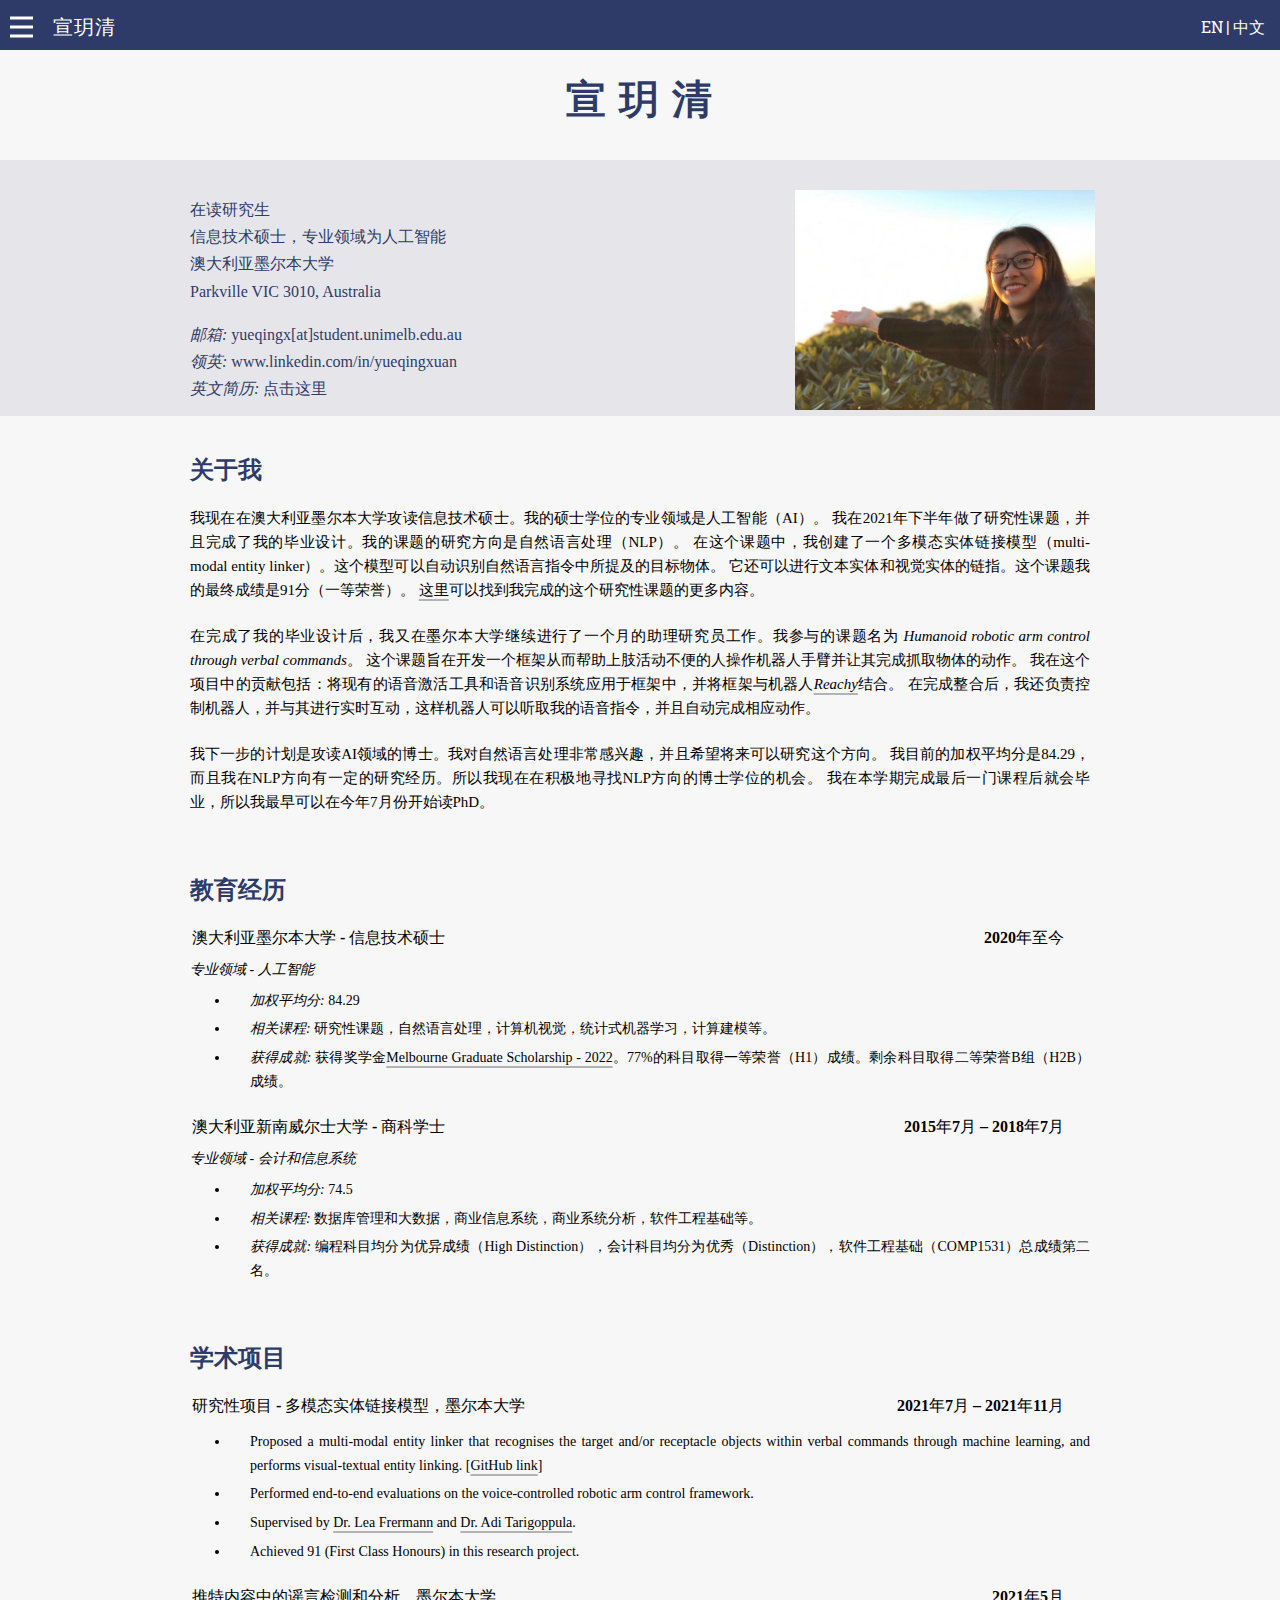
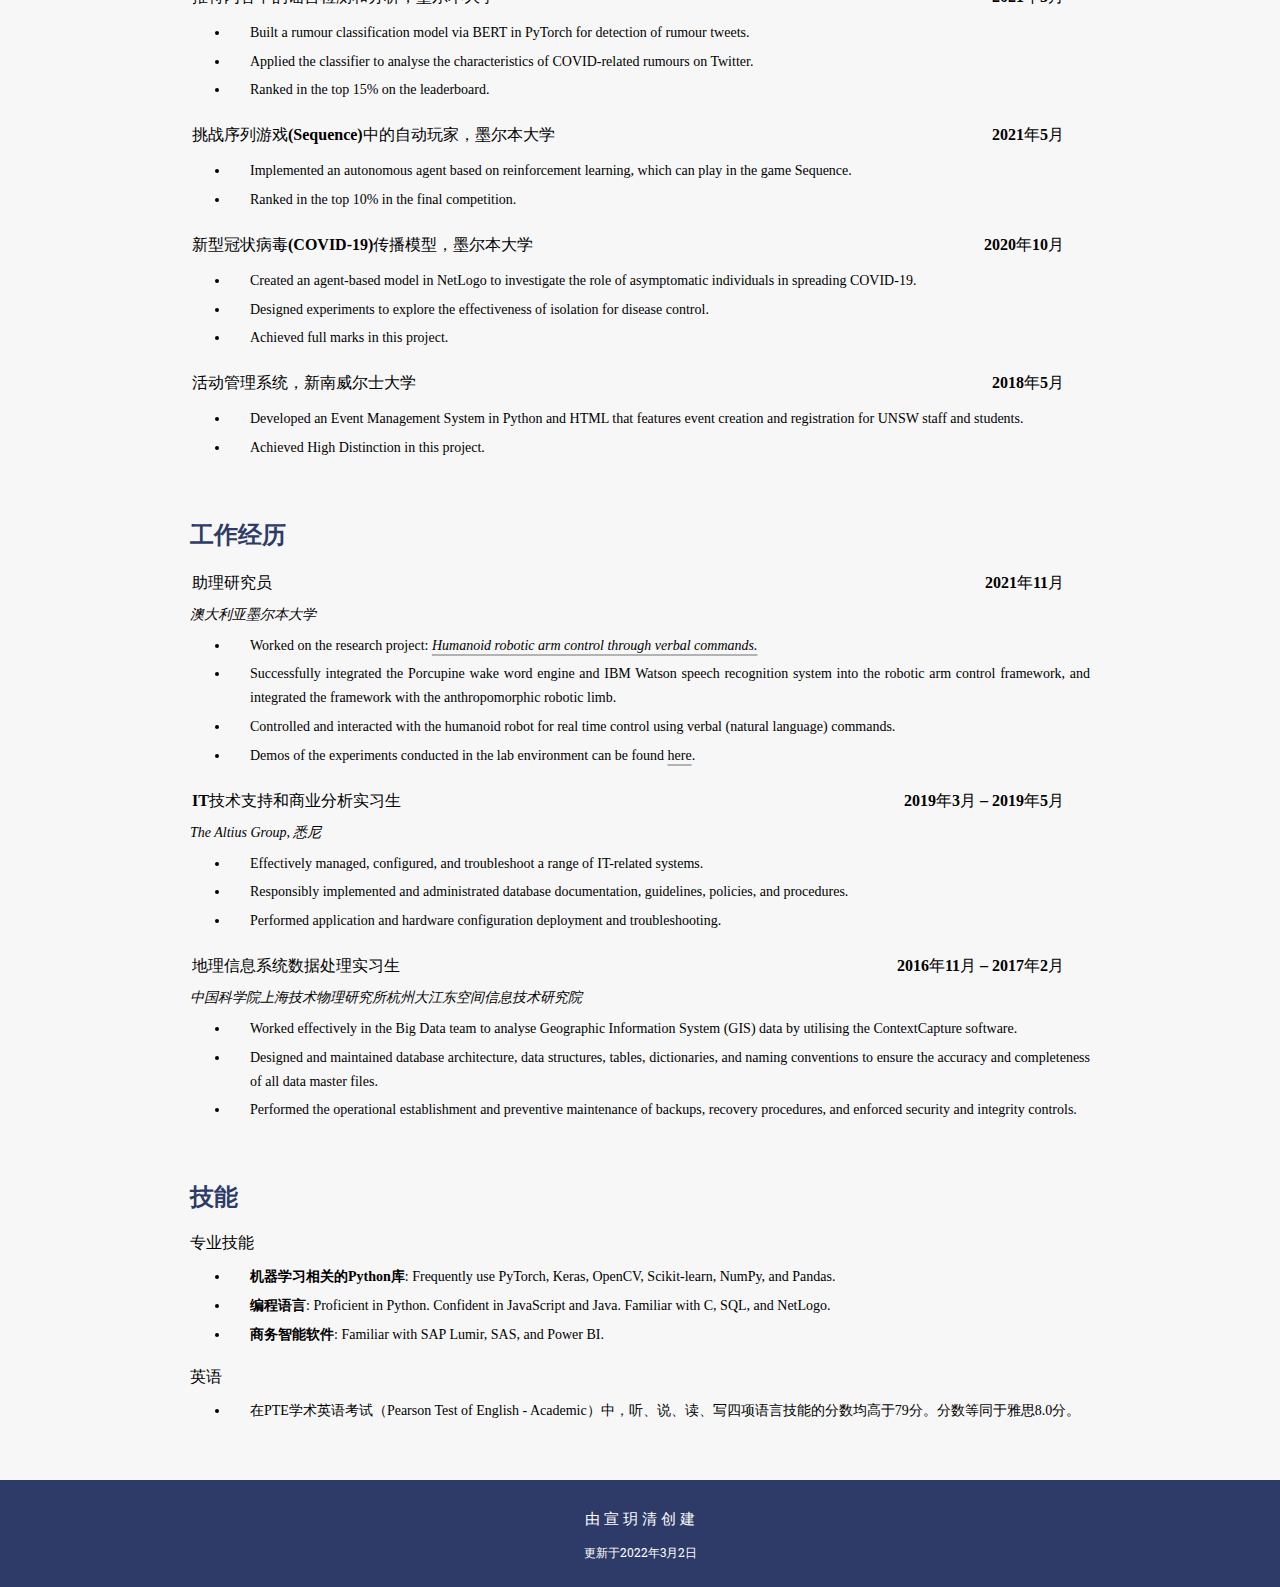
==== cn.html @ 8587528c "update" ====
<!DOCTYPE HTML>
<html lang="en">

<head>
    <meta charset="utf-8">
    <meta name="viewpoint" content="width=device-width, initial-scale=1">
    <meta name="referrer" content="origin">
    <meta itemprop="name" content="yueqingxuan">
    <meta itemprop="author" content="Yueqing Xuan">
    <meta itemprop="description" content="Student @ The University of Melbourne">
    <meta itemprop="url" content="www.yueqingxuan.com">
    <meta itemprop="keywords" content="Yueqing Xuan unimelb mit student">
    <title>宣玥清的个人网页</title>
    <link href="my_web_style.css" rel="stylesheet">

    <!-- all external javaScript codes -->
    <link rel="preconnect" href="https://fonts.googleapis.com">
    <link rel="preconnect" href="https://fonts.gstatic.com" crossorigin>
    <link href="https://fonts.googleapis.com/css2?family=Roboto+Slab:wght@400;700&display=swap" rel="stylesheet">
    <link rel="stylesheet" href="https://cdnjs.cloudflare.com/ajax/libs/font-awesome/6.0.0-beta3/css/all.min.css"
        integrity="sha512-Fo3rlrZj/k7ujTnHg4CGR2D7kSs0v4LLanw2qksYuRlEzO+tcaEPQogQ0KaoGN26/zrn20ImR1DfuLWnOo7aBA=="
        crossorigin="anonymous" referrerpolicy="no-referrer" />

    <link rel="icon" href="memoji.png">
</head>

<body>

    <!-- side menu bar -->
    <nav class="navbar">
        <span class="open-slide">
            <a class="left" onclick="openSideMenu()">
                <svg width="23" , height="27">
                    <path d="M0,5 30,5" stroke="#fff" stroke-width="3" />
                    <path d="M0,14 30,14" stroke="#fff" stroke-width="3" />
                    <path d="M0,23 30,23" stroke="#fff" stroke-width="3" />
                </svg>
            </a>
            <a href="#" class="left">宣玥清</a>

            <span class="lan">
                <ul>
                    <li><a href="cn.html">中文</a></li>
                    <li>|</li>
                    <li><a href="index.html">EN</a></li>
                </ul>
            </span>
        </span>
    </nav>

    <div id="side-menu" class="side-nav">
        <a class="btn-close" onclick="closeSideMenu()">&times;</a>
        <a href="#about">关于我</a>
        <a href="#education">教育经历</a>
        <a href="#projects">学术项目</a>
        <a href="#employment">工作经历</a>
        <a href="#skills">我的技能</a>
        <a href="CV_Yueqing_Xuan_public.pdf" target="_blank" rel="noopener noreferrer">英文简历</a>
    </div>

    <div class="main" style="font-family: Georgia, 'Times New Roman', Times, serif">
        <!-- Title of the webpage -->
        <div class="header">
            <h1>宣 玥 清</h1>
        </div>

        <section class="contact">
            <section class="grid">
                <section class="col_1">
                    <p>在读研究生<br>
                        <a href="https://study.unimelb.edu.au/find/courses/graduate/master-of-information-technology/"
                            target="_blank" rel="noopener noreferrer">信息技术硕士，专业领域为人工智能</i></a>
                        <a href="https://study.unimelb.edu.au/find/courses/graduate/master-of-information-technology/"
                            target="_blank" rel="noopener noreferrer"><i class="fas fa-external-link-alt"
                                style="font-size: 12px;"></i></a>
                        <br>
                        澳大利亚墨尔本大学<br>
                        Parkville VIC 3010, Australia<br>
                    </p>

                    <p><i>邮箱:</i> yueqingx[at]student.unimelb.edu.au<br>
                        <i>领英:</i>  <a href="https://www.linkedin.com/in/yueqingxuan/" target="_blank" rel="noopener noreferrer">www.linkedin.com/in/yueqingxuan</a><br>
                        <i>英文简历:</i> <a href="CV_Yueqing_Xuan_public.pdf" target="_blank" rel="noopener noreferrer">点击这里</a>                    
                    </p>
                </section>
                <section class="col_2">
                    <img id="profile-pic-cn" src="me.jpg" alt="" width="300" height="220">
                </section>
            </section>

        </section>

        <br id="about">
        <section class="container">
            <h2>关于我</h2>
            <p>我现在在澳大利亚墨尔本大学攻读信息技术硕士。我的硕士学位的专业领域是人工智能（AI）。
                我在2021年下半年做了研究性课题，并且完成了我的毕业设计。我的课题的研究方向是自然语言处理（NLP）。
                在这个课题中，我创建了一个多模态实体链接模型（multi-modal entity linker）。这个模型可以自动识别自然语言指令中所提及的目标物体。
                它还可以进行文本实体和视觉实体的链指。这个课题我的最终成绩是91分（一等荣誉）。
                <a href="#projects">这里</a>可以找到我完成的这个研究性课题的更多内容。
            </p>

            <p>在完成了我的毕业设计后，我又在墨尔本大学继续进行了一个月的助理研究员工作。我参与的课题名为 <i>Humanoid robotic arm control through verbal commands</i>。
            这个课题旨在开发一个框架从而帮助上肢活动不便的人操作机器人手臂并让其完成抓取物体的动作。
            我在这个项目中的贡献包括：将现有的语音激活工具和语音识别系统应用于框架中，并将框架与机器人<a href="https://www.pollen-robotics.com/reachy/" target="_blank" rel="noopener noreferrer"><i>Reachy</i></a>结合。
            在完成整合后，我还负责控制机器人，并与其进行实时互动，这样机器人可以听取我的语音指令，并且自动完成相应动作。
            </p>
            
            <p>我下一步的计划是攻读AI领域的博士。我对自然语言处理非常感兴趣，并且希望将来可以研究这个方向。
                我目前的加权平均分是84.29，而且我在NLP方向有一定的研究经历。所以我现在在积极地寻找NLP方向的博士学位的机会。
                我在本学期完成最后一门课程后就会毕业，所以我最早可以在今年7月份开始读PhD。</p>
            
        </section>

        <br id="education">
        <section class="container">
            <h2>教育经历</h2>
            <table>
                <tr>
                  <td class="left-cell"><h4>澳大利亚墨尔本大学 - 信息技术硕士</h4></td>
                  <td class="right-cell"><h4>2020年至今</h4></td>
                </tr>
            </table>
            <h5><i>专业领域 - 人工智能</i></h5>
            <ul>
                <li><i>加权平均分:</i> 84.29</li>
                <li><i>相关课程:</i> 研究性课题，自然语言处理，计算机视觉，统计式机器学习，计算建模等。</li>
                <li><i>获得成就:</i> 获得奖学金<a href="https://scholarships.unimelb.edu.au/awards/melbourne-graduate-scholarship"
                    target="_blank" rel="noopener noreferrer">Melbourne Graduate Scholarship - 2022</a>。77%的科目取得一等荣誉（H1）成绩。剩余科目取得二等荣誉B组（H2B）成绩。</li>
            </ul>
            <table>
                <tr>
                  <td class="left-cell"><h4>澳大利亚新南威尔士大学 - 商科学士</h4></td>
                  <td class="right-cell"><h4>2015年7月 – 2018年7月</h4></td>
                </tr>
            </table>
            <h5><i>专业领域 - 会计和信息系统</i></h5>
            <ul>
                <li><i>加权平均分:</i> 74.5</li>
                <li><i>相关课程:</i> 数据库管理和大数据，商业信息系统，商业系统分析，软件工程基础等。</li>
                <li><i>获得成就:</i> 编程科目均分为优异成绩（High Distinction），会计科目均分为优秀（Distinction），软件工程基础（COMP1531）总成绩第二名。</li>
            </ul>

        </section>


        <br id="projects">
        <section class="container">
            <h2>学术项目</h2>
            <table>
                <tr>
                  <td class="left-cell"><h4>研究性项目 - 多模态实体链接模型，墨尔本大学</h4></td>
                  <td class="right-cell"><h4>2021年7月 – 2021年11月</h4></td>
                </tr>
            </table>

            <ul>
                <li>Proposed a multi-modal entity linker that recognises the target and/or receptacle objects within verbal commands 
                    through machine learning, and performs visual-textual entity linking. [<a href="https://github.com/xuanxuanxuan-git/EntityLinking#entitylinker-yueqing-xuan-2021" 
                    target="_blank" rel="noopener noreferrer">GitHub link</a>]</li>
                <li>Performed end-to-end evaluations on the voice-controlled robotic arm control framework.</li>
                <li>Supervised by <a href="https://findanexpert.unimelb.edu.au/profile/835002-lea-frermann"
                        target="_blank" rel="noopener noreferrer">Dr. Lea
                        Frermann</a> and <a href="https://findanexpert.unimelb.edu.au/profile/856938-adi-tarigoppula"
                        target="_blank" rel="noopener noreferrer">Dr.
                        Adi Tarigoppula</a>.</li>
                <li>Achieved 91 (First Class Honours) in this research project.</li>
            </ul>
            <table>
                <tr>
                  <td class="left-cell"><h4>推特内容中的谣言检测和分析，墨尔本大学</h4></td>
                  <td class="right-cell"><h4>2021年5月</h4></td>
                </tr>
            </table>
            <ul>
                <li>Built a rumour classification model via BERT in PyTorch for detection of rumour tweets.</li>
                <li>Applied the classifier to analyse the characteristics of COVID-related rumours on Twitter.</li>
                <li>Ranked in the top 15% on the leaderboard.</li>
            </ul>

            <table>
                <tr>
                  <td class="left-cell"><h4>挑战序列游戏(Sequence)中的自动玩家，墨尔本大学</h4></td>
                  <td class="right-cell"><h4>2021年5月</h4></td>
                </tr>
            </table>
            <ul>
                <li>Implemented an autonomous agent based on reinforcement learning, which can play in the game
                    Sequence.</li>
                <li>Ranked in the top 10% in the final competition.</li>
            </ul>

            <table>
                <tr>
                  <td class="left-cell"><h4>新型冠状病毒(COVID-19)传播模型，墨尔本大学</h4></td>
                  <td class="right-cell"><h4>2020年10月</h4></td>
                </tr>
            </table>
            <ul>
                <li>Created an agent-based model in NetLogo to investigate the role of asymptomatic individuals in
                    spreading COVID-19.</li>
                <li>Designed experiments to explore the effectiveness of isolation for disease control.</li>
                <li>Achieved full marks in this project.</li>
            </ul>

            <table>
                <tr>
                  <td class="left-cell"><h4>活动管理系统，新南威尔士大学</h4></td>
                  <td class="right-cell"><h4>2018年5月</h4></td>
                </tr>
            </table>
            <ul>
                <li>Developed an Event Management System in Python and HTML that features event creation and
                    registration for UNSW staff and students.</li>
                <li>Achieved High Distinction in this project.</li>
            </ul>
        </section>

        <br id="employment">
        <section class="container">
            <h2>工作经历</h2>
            <table>
                <tr>
                  <td class="left-cell"><h4>助理研究员</h4></td>
                  <td class="right-cell"><h4>2021年11月</h4></td>
                </tr>
            </table>
            <h5><i>澳大利亚墨尔本大学</i></h5>
            <ul>
                <li>Worked on the research project: <a href="https://github.com/xuanxuanxuan-git/EntityLinking" target="_blank"
                    rel="noopener noreferrer"><i>Humanoid robotic arm control through verbal commands.</i> <i class="fab fa-github"></i></a></li>
                <li>Successfully integrated the Porcupine wake word engine and IBM Watson speech recognition system into the robotic arm control framework, 
                    and integrated the framework with the anthropomorphic robotic limb. </li>
                <li>Controlled and interacted with the humanoid robot for real time control using verbal (natural language) commands.</li>
                <li>Demos of the experiments conducted in the lab environment can be found <a href="https://github.com/xuanxuanxuan-git/EntityLinking/blob/main/README.md#demos" target="_blank"
                    rel="noopener noreferrer">here</a>.</li>
            </ul>

            <table>
                <tr>
                  <td class="left-cell"><h4>IT技术支持和商业分析实习生</h4></td>
                  <td class="right-cell"><h4>2019年3月 – 2019年5月</h4></td>
                </tr>
            </table>
            <h5><i>The Altius Group, 悉尼</i></h5>
            <ul>
                <li>Effectively managed, configured, and troubleshoot a range of IT-related systems.</li>
                <li>Responsibly implemented and administrated database documentation, guidelines, policies, and
                    procedures.
                </li>
                <li>Performed application and hardware configuration deployment and troubleshooting.</li>
            </ul>

            <table>
                <tr>
                  <td class="left-cell"><h4>地理信息系统数据处理实习生</h4></td>
                  <td class="right-cell"><h4>2016年11月 – 2017年2月</h4></td>
                </tr>
            </table>
            <h5><i>中国科学院上海技术物理研究所杭州大江东空间信息技术研究院</i></h5>
            <ul>
                <li>Worked effectively in the Big Data team to analyse Geographic Information System (GIS) data by
                    utilising the ContextCapture software.</li>
                <li>Designed and maintained database architecture, data structures, tables, dictionaries, and naming
                    conventions to ensure the accuracy and completeness of all data master files.</li>
                <li>Performed the operational establishment and preventive maintenance of backups, recovery procedures,
                    and enforced security and integrity controls.</li>
            </ul>

        </section>

        <br id="skills">
        <section class="container">
            <h2>技能</h2>
            <h4>专业技能</h4>
            <ul>
                <li><b>机器学习相关的Python库</b>: Frequently use PyTorch, Keras, OpenCV, Scikit-learn, NumPy, and Pandas.</li>
                <li><b>编程语言</b>: Proficient in Python. Confident in JavaScript and Java. Familiar with C, SQL, and NetLogo.</li>
                <li><b>商务智能软件</b>: Familiar with SAP Lumir, SAS, and Power BI.</li>
            </ul>
            <h4>英语</h4>
            <ul>
                <li>在PTE学术英语考试（Pearson Test of English - Academic）中，听、说、读、写四项语言技能的分数均高于79分。分数等同于雅思8.0分。</li>
            </ul>
        </section>

        <br><br>
    </div>

    <!-- Footer -->
    <div class="footer">
        <p style="color: white; font-size: 15px">由 宣 玥 清 创 建</p>
        <p style="color: white; font-size: 12px">更新于2022年3月2日</p>
    </div>

    <!------------------------- JavaScript -------------------->
    <script>
        function closeNav() {
            document.getElementById('side-menu').style.width = '0';
        }

        function openSideMenu() {
            document.getElementById('side-menu').style.width = '250px';
            document.getElementsByClassName('left').href = window.location.hash;
        }

        function closeSideMenu() {
            document.getElementById('side-menu').style.width = '0';
            document.getElementsByClassName('btn-close').href = window.location.hash;
        }

        document.getElementsByClassName("main")[0].addEventListener('click', closeNav)
    </script>
</body>

</html>
---- my_web_style.css ----
body {
    font-family: 'Roboto Slab', serif;
    background: #F7F7F7;
    margin: 0;
    overflow-x: auto;
}

/* --------------------- My name ----------------- */
.header {
    color: #2e3b69;
    /* text-align: center; */
    
    max-width: 52em;
    height: 10em;
    margin:0 auto;
    display: flex;
    justify-content: center; /* align horizontal */
    align-items: center; /* align vertical */
}

.header h1{
    letter-spacing: 1.5px;
    font-size: 40px;
    margin-top: 65px;
}

hr {
    border: none;
    max-width: 52em;
    border-top: 3px solid #2e3b69;
    overflow: visible;
    height: 5px;
}

hr:after {
    padding: 0 4px;
    position: relative;
    top: -13px;
}


/* --------------------------- Side bar ------------------------- */

.navbar{
    background-color: #2e3b69;
    overflow: hidden;
    height: 50px;
    z-index: 1;
    position: fixed;
    top: 0px;
    width: 100%;
}

.navbar .left{
    float: left;
    display: block;
    color: ivory;
    text-align: center;
    text-decoration: none;
    padding: 13px 10px;
    font-size: 20px;
    letter-spacing: 1px;
}

.navbar .lan ul{
    font-size: 16px;
    color: ivory;
    list-style: none;
    overflow: hidden;
    margin-right: 12px;
}

.navbar .lan ul li{
    float:right;
}

.navbar .lan ul li a{
    text-decoration: none;
    color: inherit;
    margin: 3px 3px;
}

.side-nav {
    height: 100%;
    width: 0;
    position: fixed;
    z-index: 2;
    top: 0;
    left: 0;
    background-color: #111;
    opacity: 0.9;
    overflow-x: hidden;
    padding-top: 60px;
    transition: 0.5s;
}

.side-nav a{
    padding: 10px 10px 10px 30px;
    text-decoration: none;
    font-size: 16px;
    color: #ccc;
    display: block;
    transition: 0.3s;
}

.side-nav a:hover{
    color: #fff;
}

.side-nav .btn-close{
    position: absolute;
    top: 10px;
    font-size: 30px;
}

/* --------------------- Contact ------------------ */
 *,
 *:before,
 *:after {
   -webkit-box-sizing: border-box;
      -moz-box-sizing: border-box;
           box-sizing: border-box;
 }
 
.col_1 {
    width: 55%;
    float: left;
    margin-top: 20px;
    margin-bottom: 20px;    
}

.col_1 p{
    line-height: 1.7;
    color: #2e3b69;
    font-size: 16px;
}

.col_1 a{
    text-decoration: none;
}

.col_1 a:hover{
    text-decoration: underline;
}

.col_1 a, .container a{
    color: inherit;
}

.col_2 {
    width: 35%;
    float: right;
}

.col_1, .col_2{
    display: inline-block;
    vertical-align: top;
}

.grid, .col_1, .col_2{
    padding-left: 15px;
    padding-right: 15px;
}

.grid {
    margin: 0 auto;
    width: 960px;
  }  


.contact{
    background-color: #e6e6ea;
    height: 16em;
    width: 100%;
}

#profile-pic {
    height: 100%;
}

#profile-pic-cn {
    margin-top: 30px;
}

/* ------------------------ Content --------------------- */

h2 {
    color: #2e3b69;
}

h4 {
    font-weight: 550;
    font-size: 16px;
    margin: 0;
}

.container{
    padding-left: 30px;
    padding-right: 30px;
    margin: 0 auto;
    width: 960px;
  }

.container td{
    padding: 0px;
}

.container .left-cell{
    width: 650px;
}

.container .right-cell{
    width: 220px;
    text-align: right;
}
.container ul li {
    font-size: 14px;
    padding: 0px 0 5px 20px;
    line-height: 1.7;
    text-align: justify;
    text-justify: inter-word;
}

.container ul li .fa-link{
    margin-left: 6px;
    font-size: 14px;
}

.container a{
    text-decoration-thickness: 2px;
    text-decoration-color: rgb(180, 179, 179);
    text-underline-position: under;
}
.container a:hover{
    color: #3b5998;
}
.container h4 {
    margin-bottom: -5px;
    font-size: 1em;
}

.container h5 {
    font-size: 14px;
    font-weight: normal;
    padding: 0px 0px 0px 0px;
    margin-top: 15px;
    margin-bottom: -6px;
}

.container p{
    text-align: justify; 
    margin-bottom: 22px;
    font-size: 15px;
    font-weight: lighter;
    /* color: dimgrey; */
    line-height: 1.6;
}
.footer {
    text-align: center;
    padding-top:13px;
    padding-bottom:13px;
    color:#fff;
    background-color: #2e3b69;
}
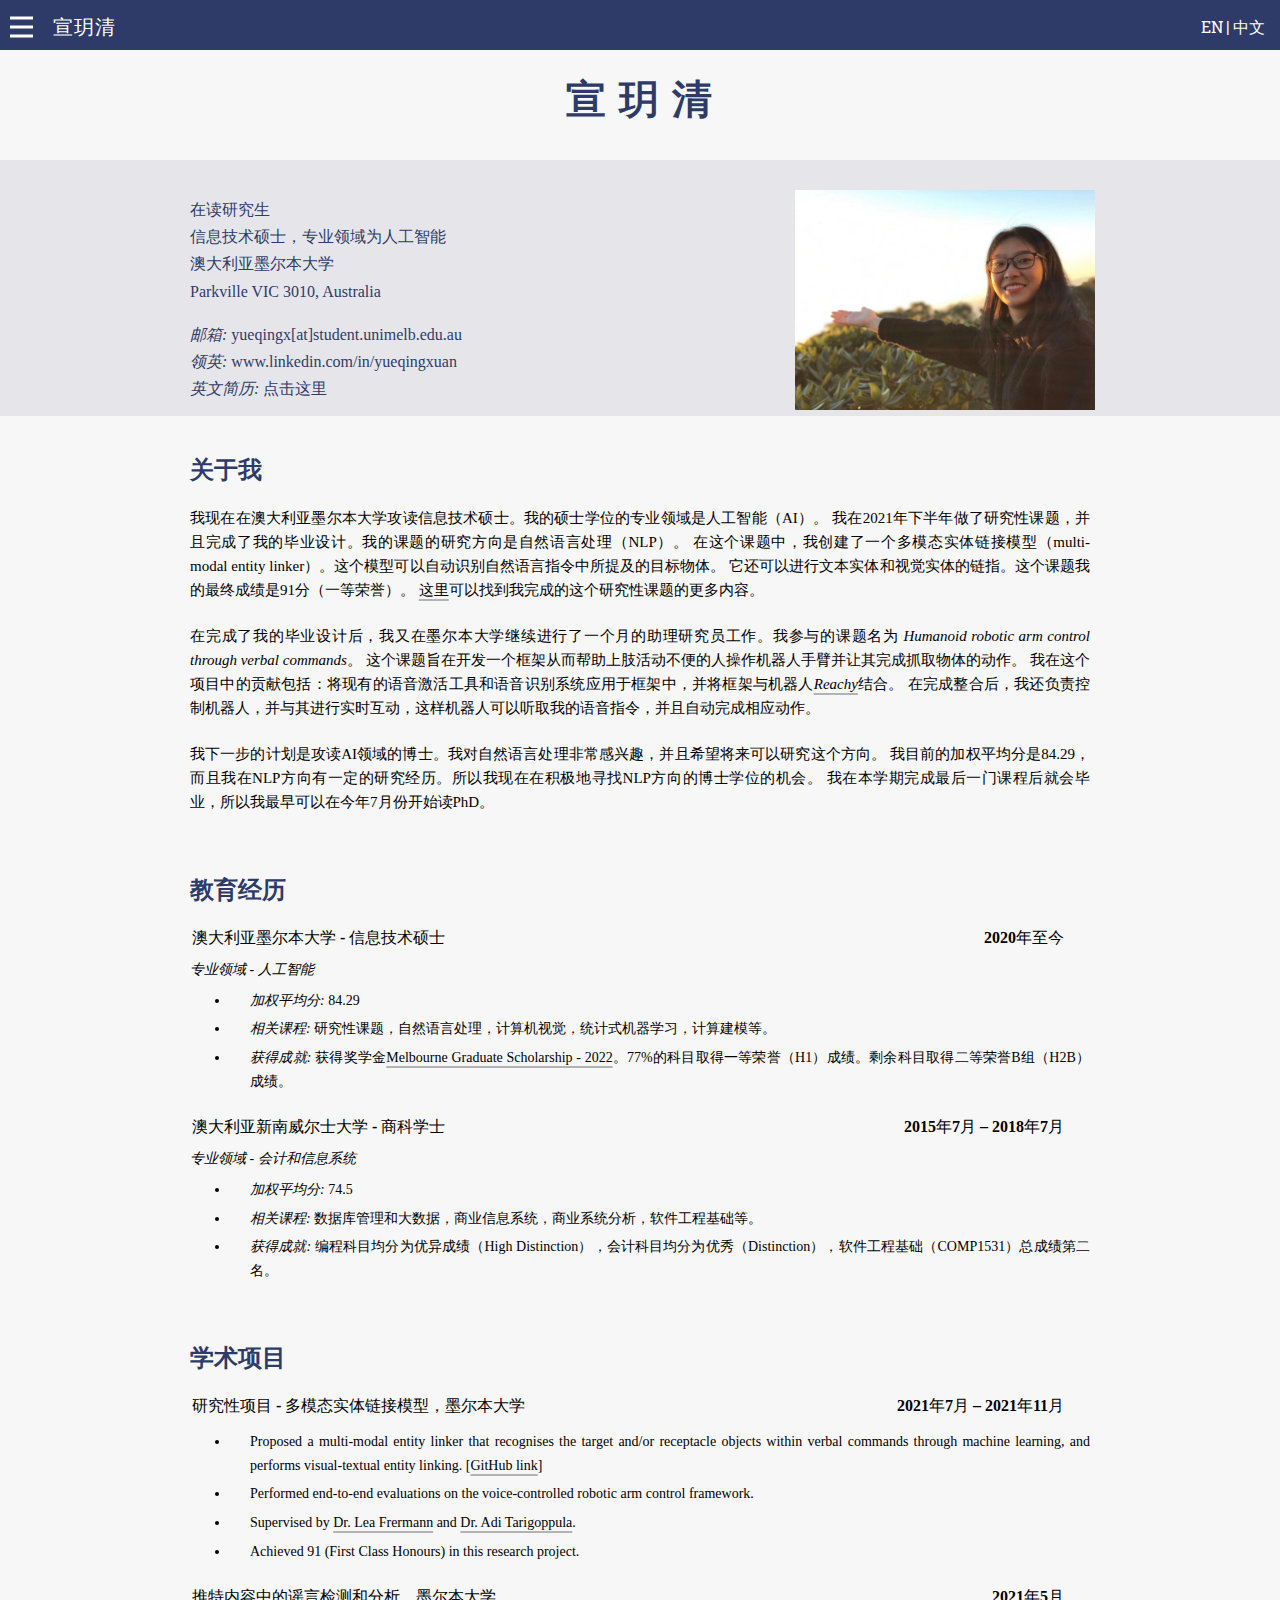
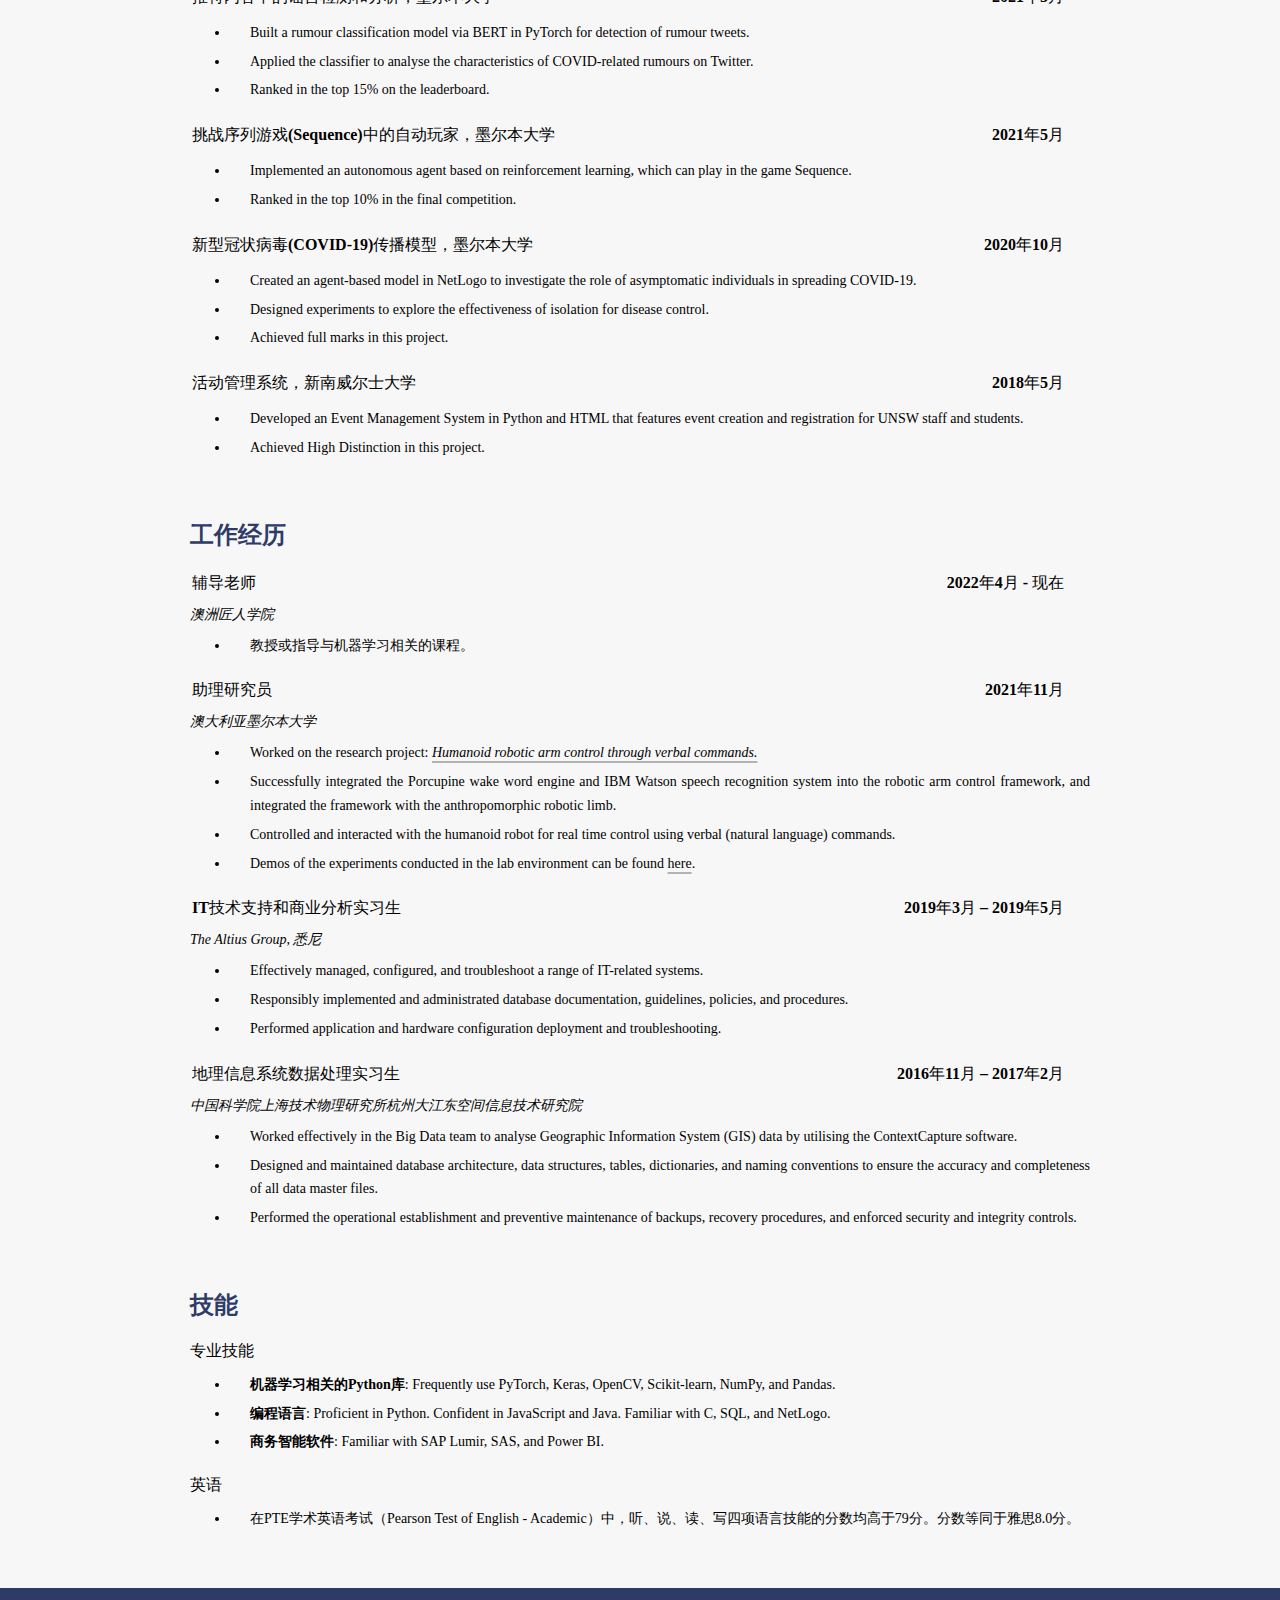
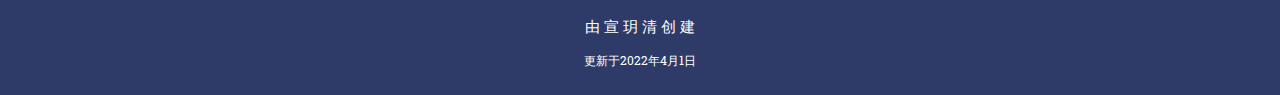
==== commit a3bbfe2c: "update work experience" ====
--- a/cn.html
+++ b/cn.html
@@ -221,6 +221,16 @@
             <h2>工作经历</h2>
             <table>
                 <tr>
+                  <td class="left-cell"><h4>辅导老师</h4></td>
+                  <td class="right-cell"><h4>2022年4月 - 现在</h4></td>
+                </tr>
+            </table>
+            <h5><i>澳洲匠人学院</i></h5>
+            <ul>
+                <li>教授或指导与机器学习相关的课程。</li>
+            </ul>
+            <table>
+                <tr>
                   <td class="left-cell"><h4>助理研究员</h4></td>
                   <td class="right-cell"><h4>2021年11月</h4></td>
                 </tr>
@@ -290,7 +300,7 @@
     <!-- Footer -->
     <div class="footer">
         <p style="color: white; font-size: 15px">由 宣 玥 清 创 建</p>
-        <p style="color: white; font-size: 12px">更新于2022年3月2日</p>
+        <p style="color: white; font-size: 12px">更新于2022年4月1日</p>
     </div>
 
     <!------------------------- JavaScript -------------------->
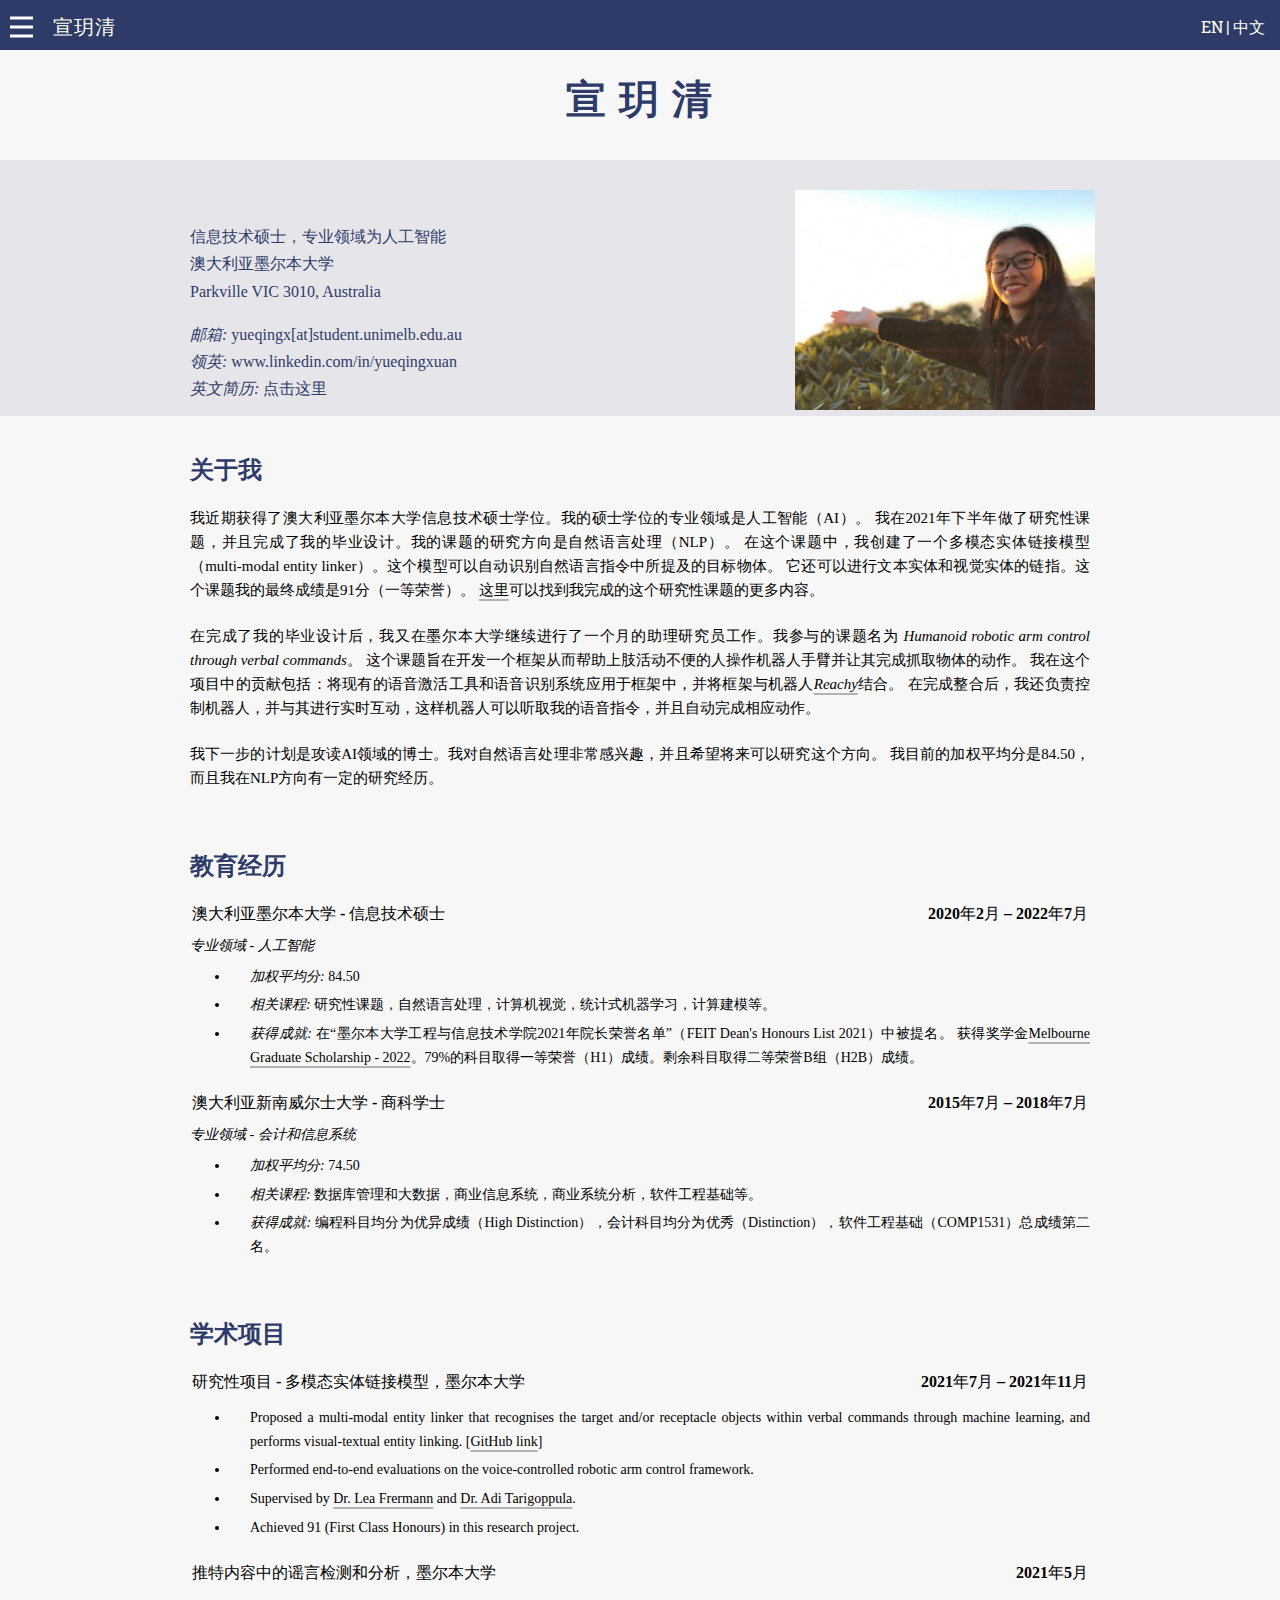
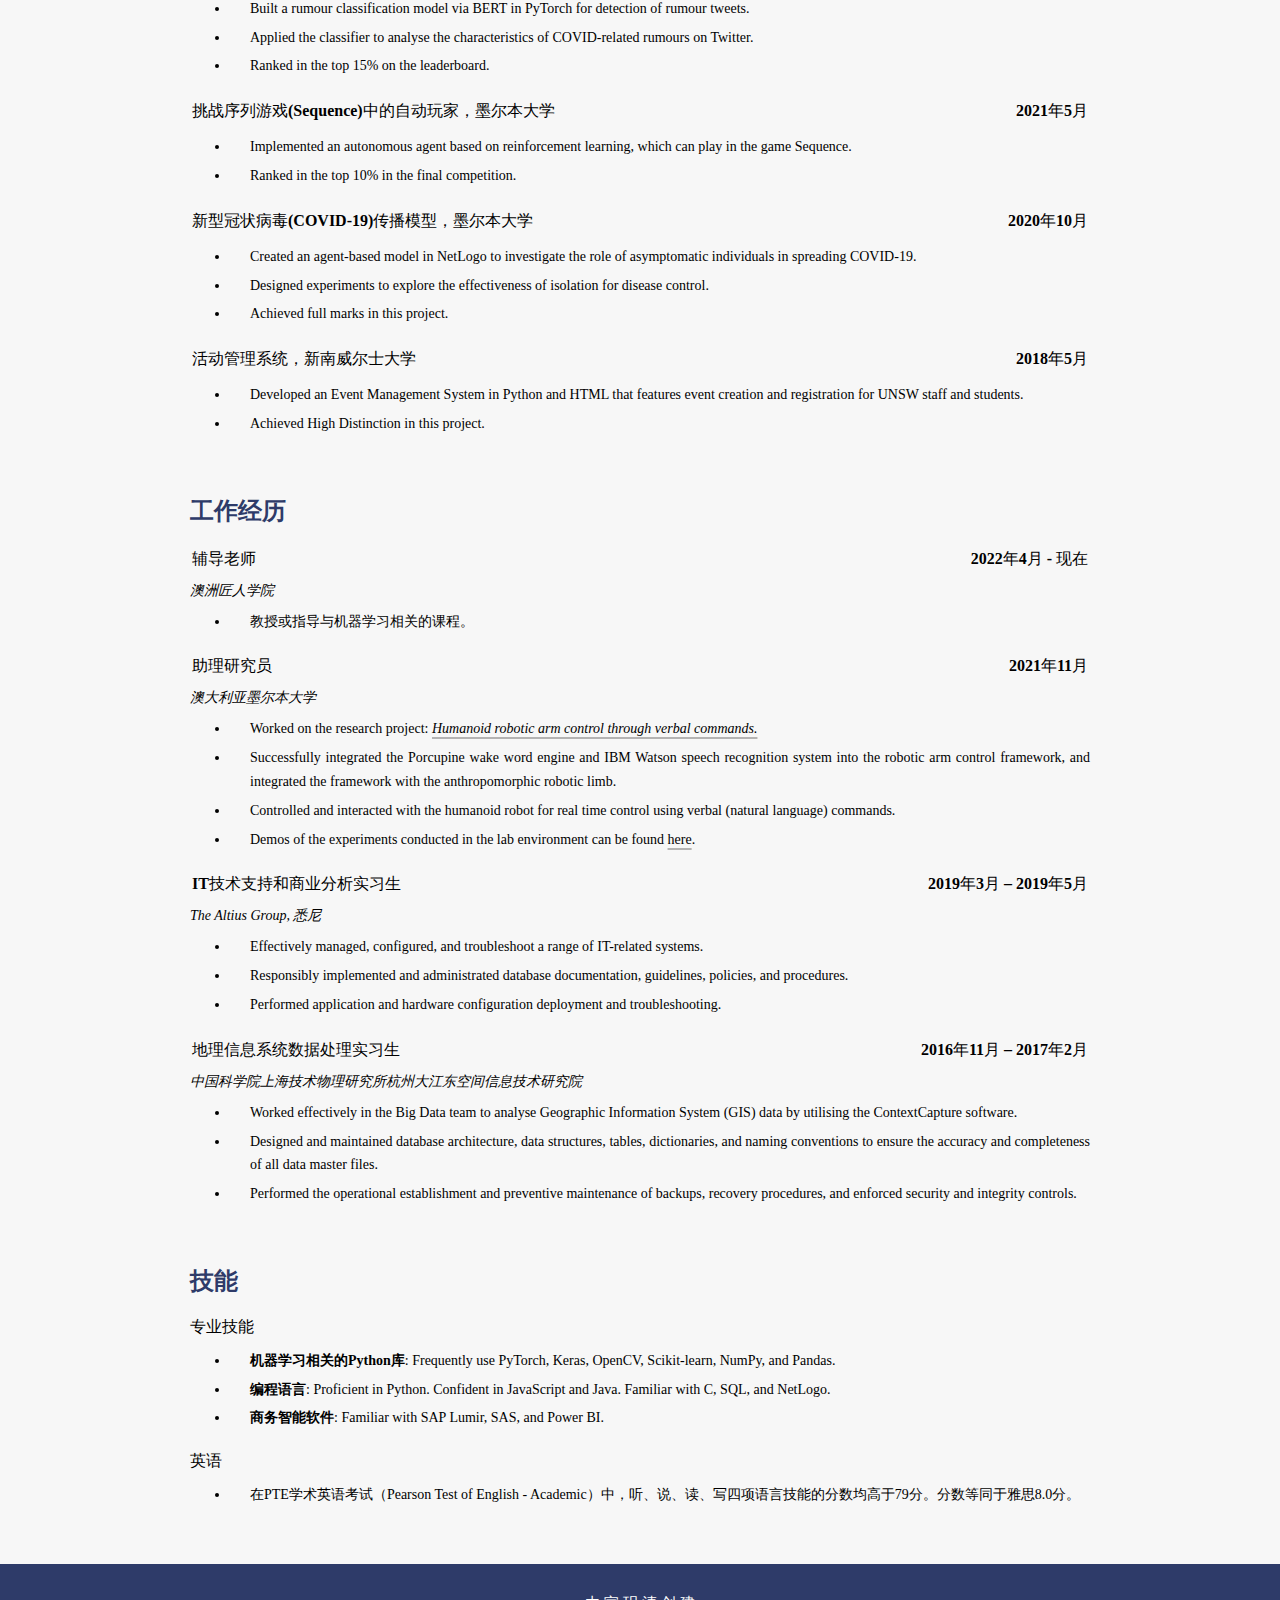
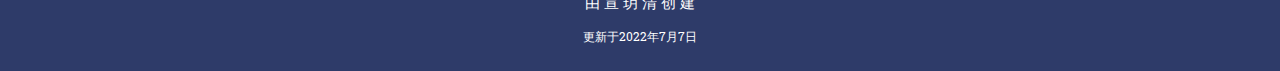
==== commit 89765d86: "update web" ====
--- a/cn.html
+++ b/cn.html
@@ -67,7 +67,7 @@
         <section class="contact">
             <section class="grid">
                 <section class="col_1">
-                    <p>在读研究生<br>
+                    <p><br>
                         <a href="https://study.unimelb.edu.au/find/courses/graduate/master-of-information-technology/"
                             target="_blank" rel="noopener noreferrer">信息技术硕士，专业领域为人工智能</i></a>
                         <a href="https://study.unimelb.edu.au/find/courses/graduate/master-of-information-technology/"
@@ -93,7 +93,7 @@
         <br id="about">
         <section class="container">
             <h2>关于我</h2>
-            <p>我现在在澳大利亚墨尔本大学攻读信息技术硕士。我的硕士学位的专业领域是人工智能（AI）。
+            <p>我近期获得了澳大利亚墨尔本大学信息技术硕士学位。我的硕士学位的专业领域是人工智能（AI）。
                 我在2021年下半年做了研究性课题，并且完成了我的毕业设计。我的课题的研究方向是自然语言处理（NLP）。
                 在这个课题中，我创建了一个多模态实体链接模型（multi-modal entity linker）。这个模型可以自动识别自然语言指令中所提及的目标物体。
                 它还可以进行文本实体和视觉实体的链指。这个课题我的最终成绩是91分（一等荣誉）。
@@ -107,8 +107,7 @@
             </p>
             
             <p>我下一步的计划是攻读AI领域的博士。我对自然语言处理非常感兴趣，并且希望将来可以研究这个方向。
-                我目前的加权平均分是84.29，而且我在NLP方向有一定的研究经历。所以我现在在积极地寻找NLP方向的博士学位的机会。
-                我在本学期完成最后一门课程后就会毕业，所以我最早可以在今年7月份开始读PhD。</p>
+                我目前的加权平均分是84.50，而且我在NLP方向有一定的研究经历。</p>
             
         </section>
 
@@ -118,15 +117,16 @@
             <table>
                 <tr>
                   <td class="left-cell"><h4>澳大利亚墨尔本大学 - 信息技术硕士</h4></td>
-                  <td class="right-cell"><h4>2020年至今</h4></td>
+                  <td class="right-cell"><h4>2020年2月 – 2022年7月</h4></td>
                 </tr>
             </table>
             <h5><i>专业领域 - 人工智能</i></h5>
             <ul>
-                <li><i>加权平均分:</i> 84.29</li>
+                <li><i>加权平均分:</i> 84.50</li>
                 <li><i>相关课程:</i> 研究性课题，自然语言处理，计算机视觉，统计式机器学习，计算建模等。</li>
-                <li><i>获得成就:</i> 获得奖学金<a href="https://scholarships.unimelb.edu.au/awards/melbourne-graduate-scholarship"
-                    target="_blank" rel="noopener noreferrer">Melbourne Graduate Scholarship - 2022</a>。77%的科目取得一等荣誉（H1）成绩。剩余科目取得二等荣誉B组（H2B）成绩。</li>
+                <li><i>获得成就:</i> 在“墨尔本大学工程与信息技术学院2021年院长荣誉名单”（FEIT Dean's Honours List 2021）中被提名。
+                    获得奖学金<a href="https://scholarships.unimelb.edu.au/awards/melbourne-graduate-scholarship"
+                    target="_blank" rel="noopener noreferrer">Melbourne Graduate Scholarship - 2022</a>。79%的科目取得一等荣誉（H1）成绩。剩余科目取得二等荣誉B组（H2B）成绩。</li>
             </ul>
             <table>
                 <tr>
@@ -136,7 +136,7 @@
             </table>
             <h5><i>专业领域 - 会计和信息系统</i></h5>
             <ul>
-                <li><i>加权平均分:</i> 74.5</li>
+                <li><i>加权平均分:</i> 74.50</li>
                 <li><i>相关课程:</i> 数据库管理和大数据，商业信息系统，商业系统分析，软件工程基础等。</li>
                 <li><i>获得成就:</i> 编程科目均分为优异成绩（High Distinction），会计科目均分为优秀（Distinction），软件工程基础（COMP1531）总成绩第二名。</li>
             </ul>
@@ -300,7 +300,7 @@
     <!-- Footer -->
     <div class="footer">
         <p style="color: white; font-size: 15px">由 宣 玥 清 创 建</p>
-        <p style="color: white; font-size: 12px">更新于2022年4月1日</p>
+        <p style="color: white; font-size: 12px">更新于2022年7月7日</p>
     </div>
 
     <!------------------------- JavaScript -------------------->
--- a/my_web_style.css
+++ b/my_web_style.css
@@ -206,7 +206,7 @@
 }
 
 .container .left-cell{
-    width: 650px;
+    width: 700px;
 }
 
 .container .right-cell{
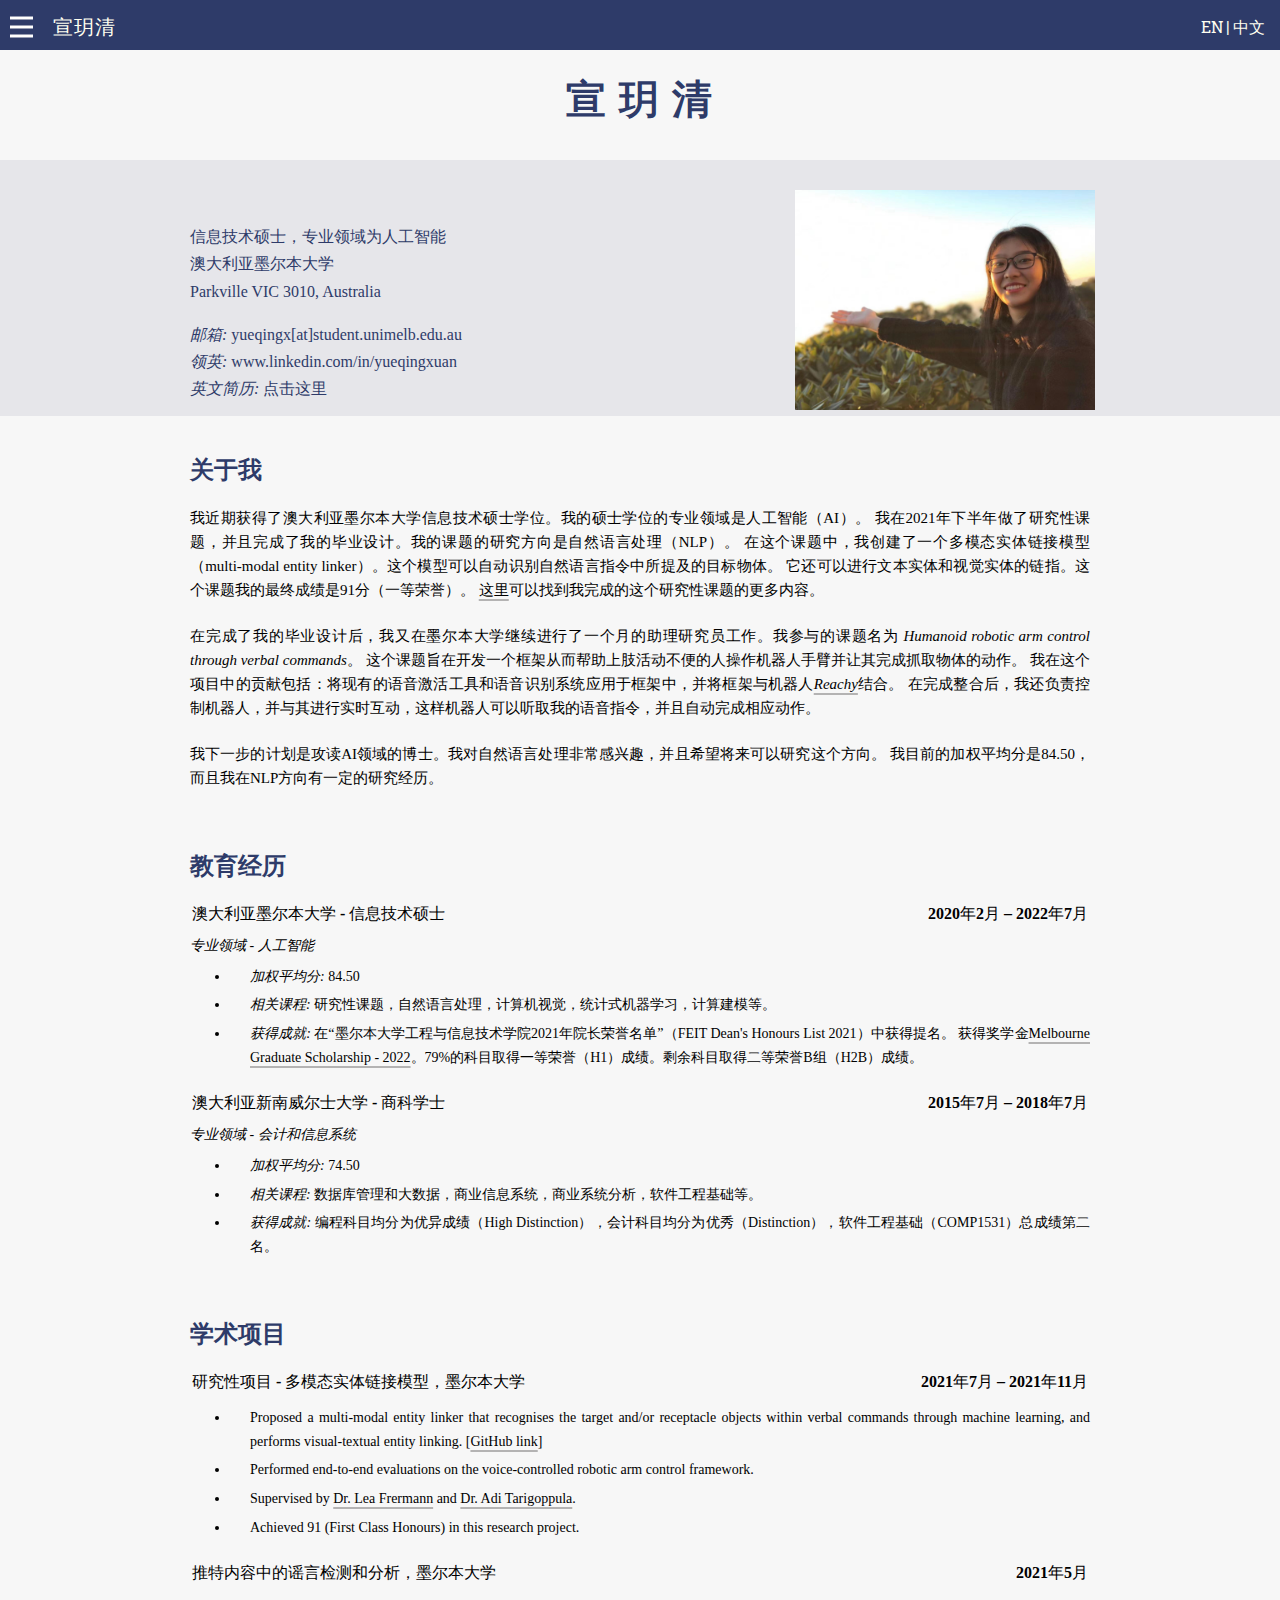
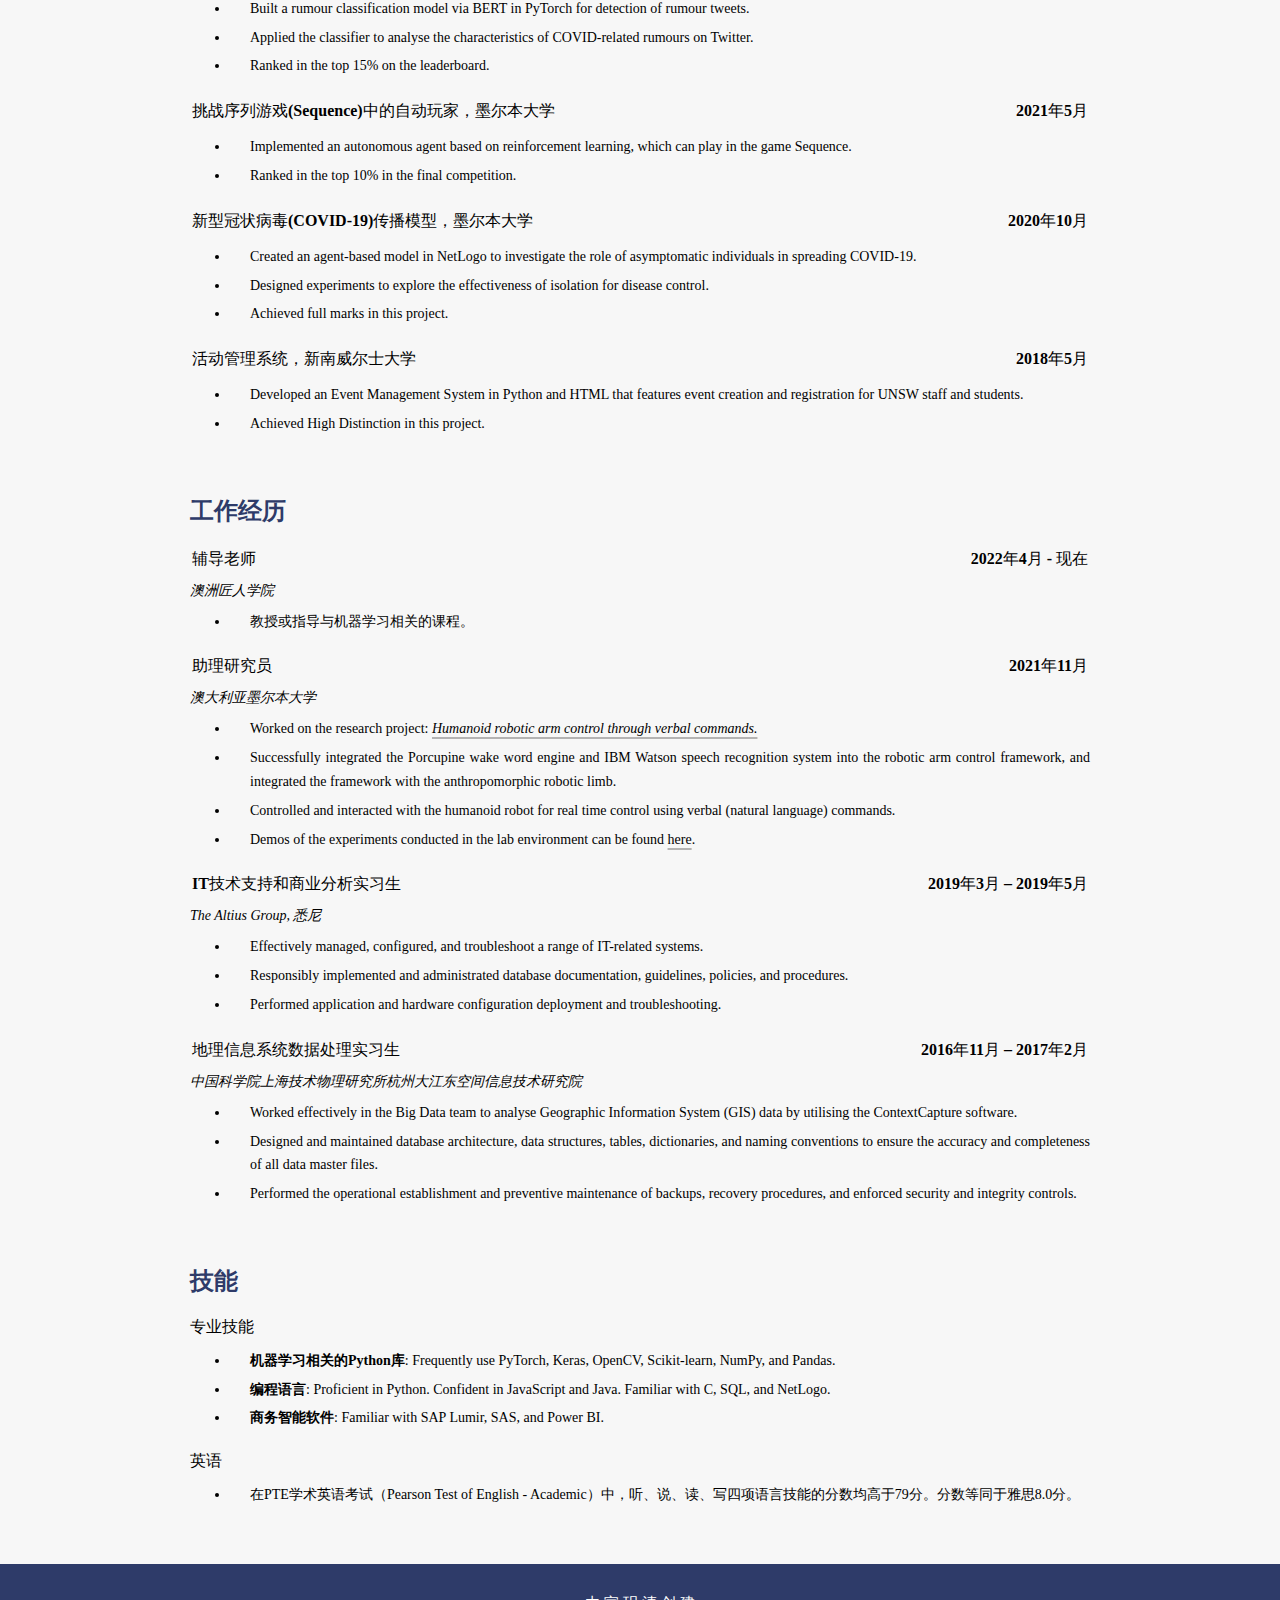
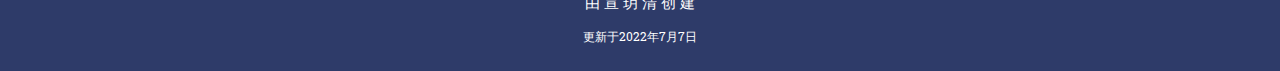
==== commit a695fb7d: "update cn" ====
--- a/cn.html
+++ b/cn.html
@@ -124,7 +124,7 @@
             <ul>
                 <li><i>加权平均分:</i> 84.50</li>
                 <li><i>相关课程:</i> 研究性课题，自然语言处理，计算机视觉，统计式机器学习，计算建模等。</li>
-                <li><i>获得成就:</i> 在“墨尔本大学工程与信息技术学院2021年院长荣誉名单”（FEIT Dean's Honours List 2021）中被提名。
+                <li><i>获得成就:</i> 在“墨尔本大学工程与信息技术学院2021年院长荣誉名单”（FEIT Dean's Honours List 2021）中获得提名。
                     获得奖学金<a href="https://scholarships.unimelb.edu.au/awards/melbourne-graduate-scholarship"
                     target="_blank" rel="noopener noreferrer">Melbourne Graduate Scholarship - 2022</a>。79%的科目取得一等荣誉（H1）成绩。剩余科目取得二等荣誉B组（H2B）成绩。</li>
             </ul>
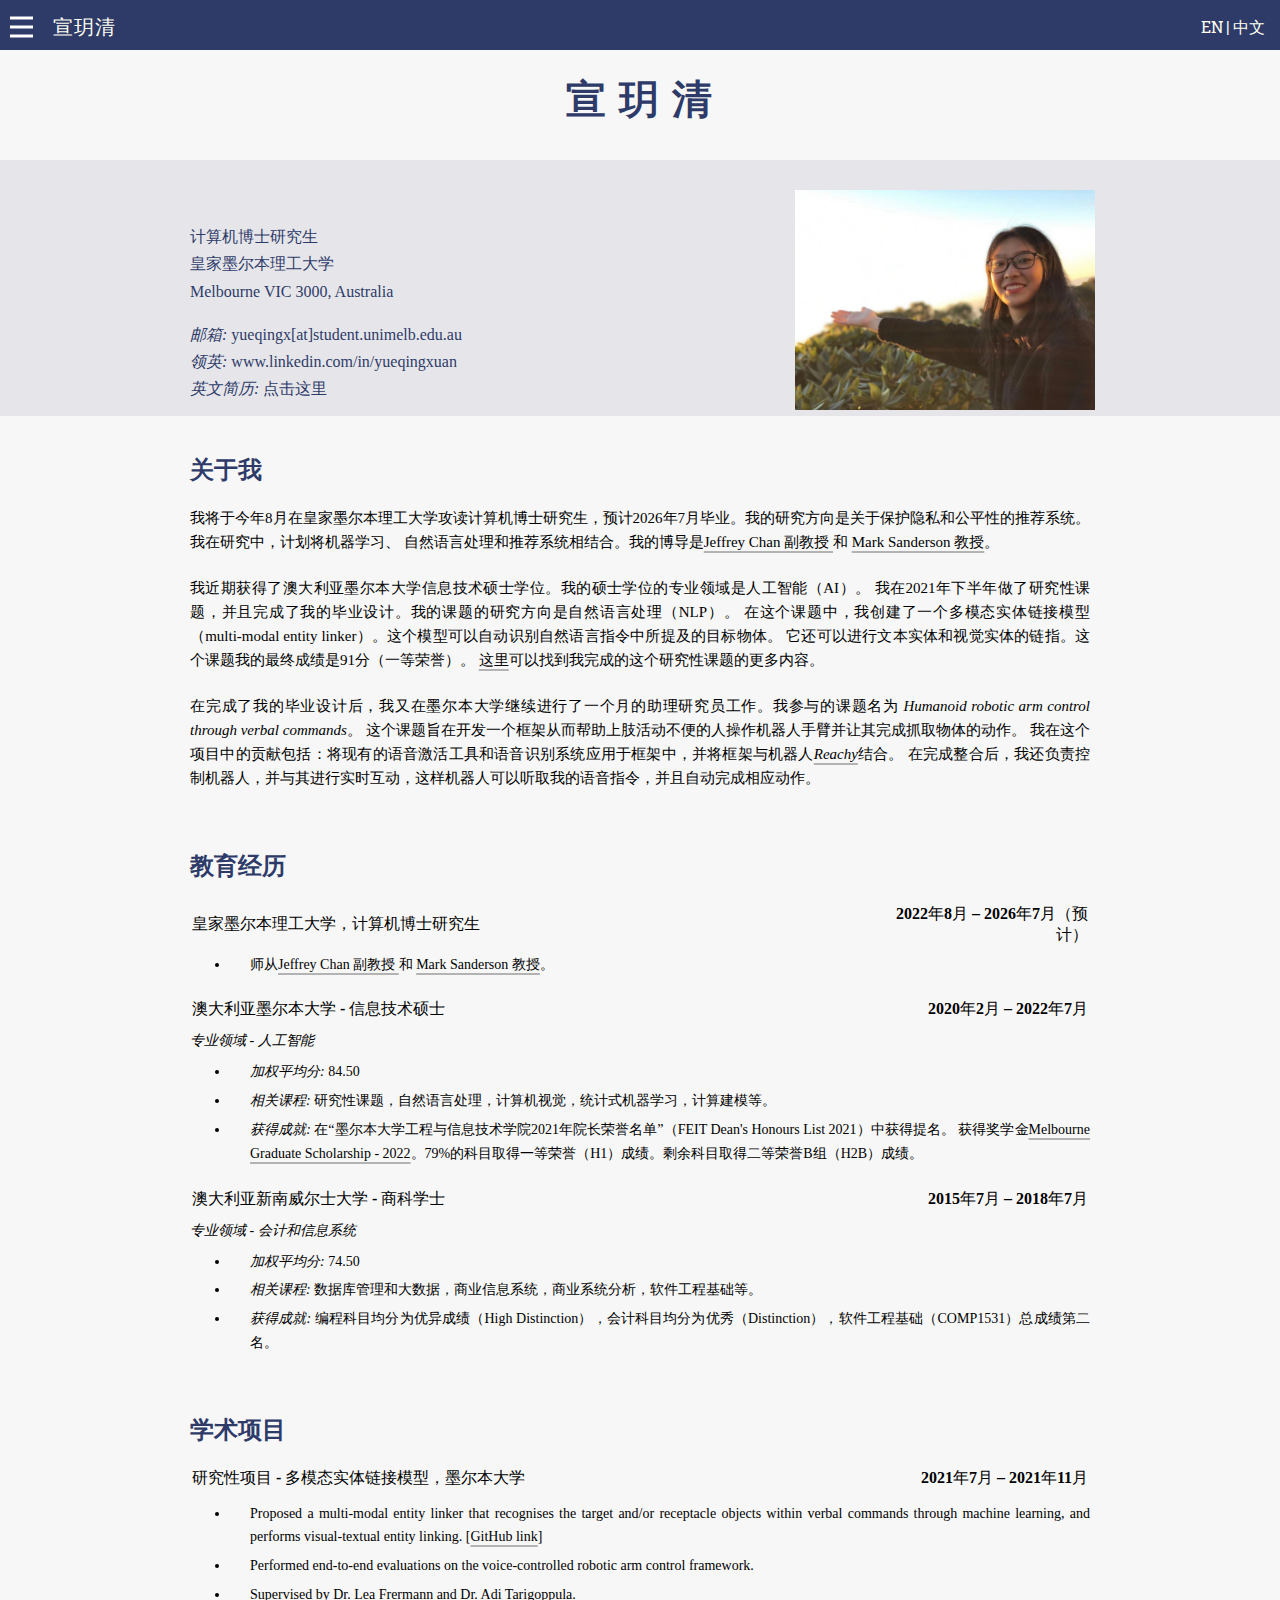
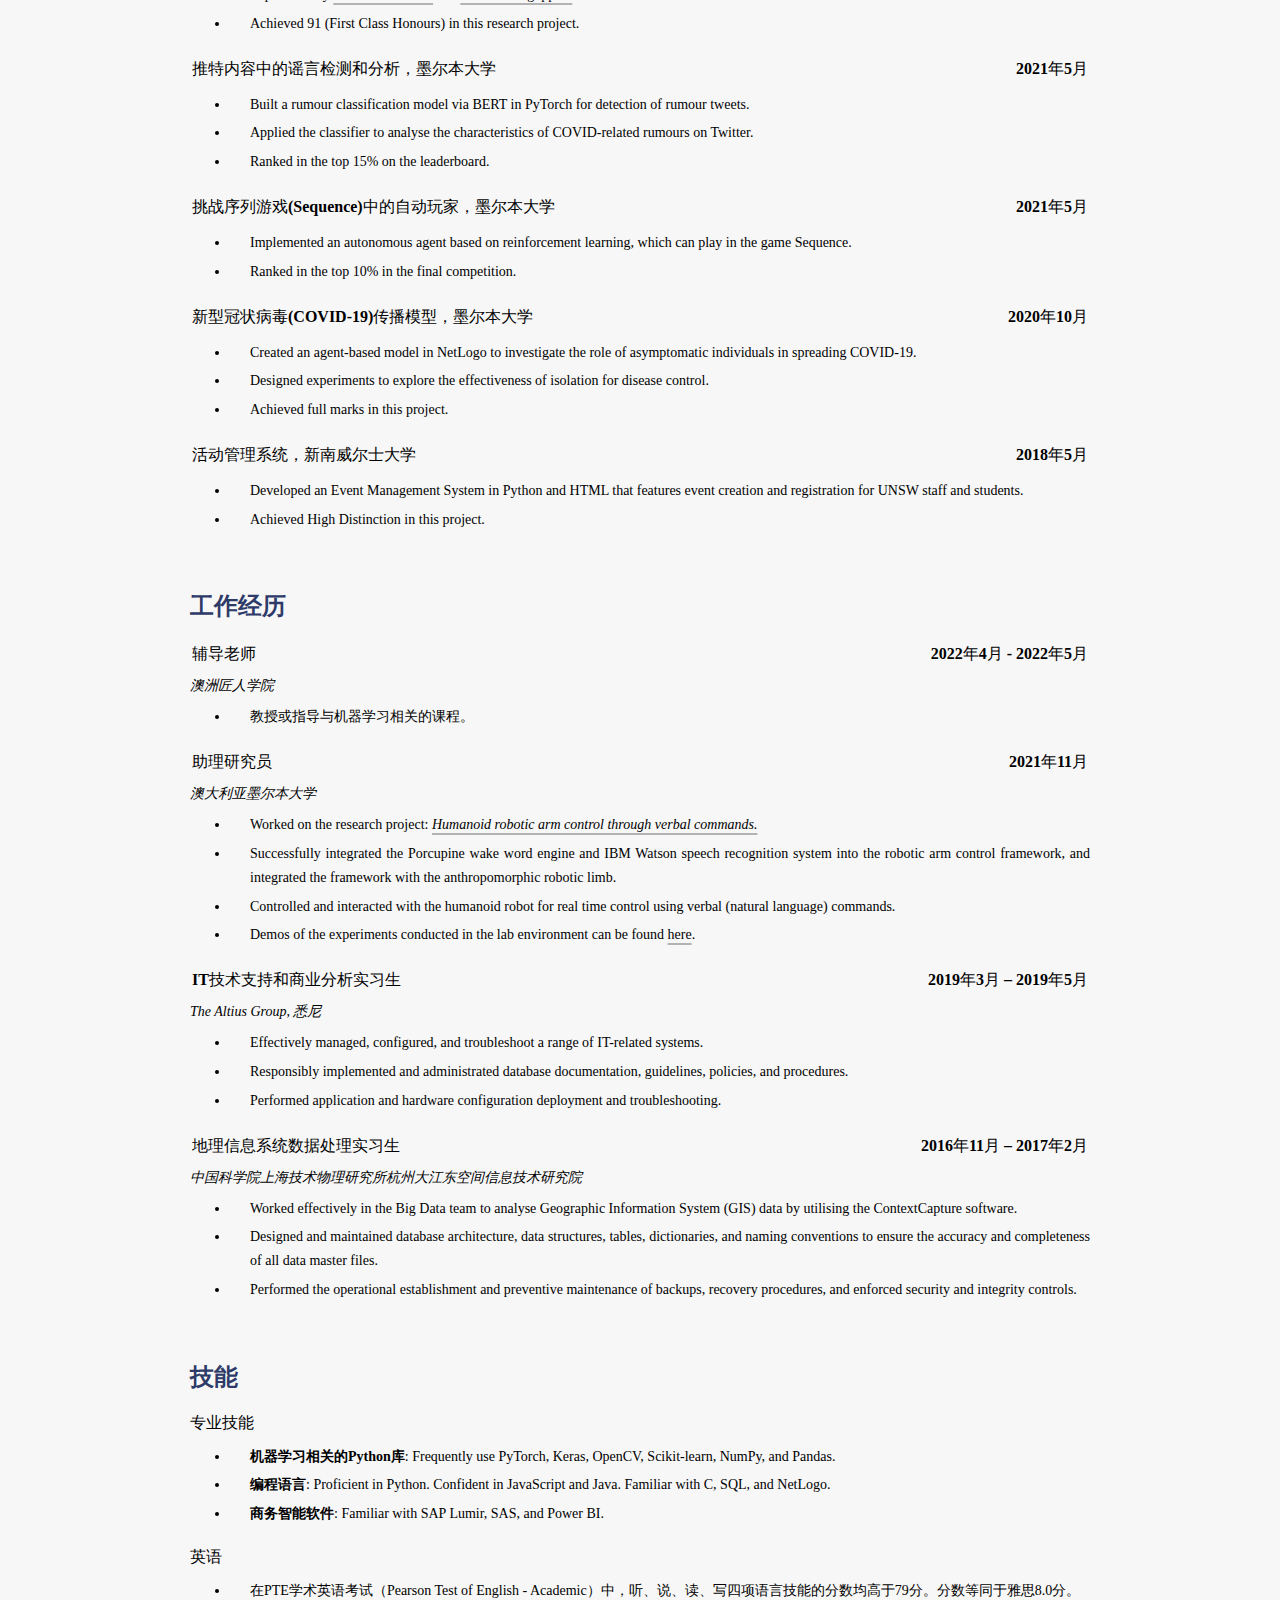
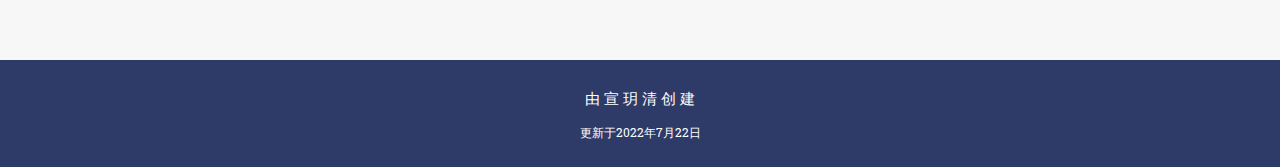
==== commit 56da03ec: "update website" ====
--- a/cn.html
+++ b/cn.html
@@ -7,9 +7,9 @@
     <meta name="referrer" content="origin">
     <meta itemprop="name" content="yueqingxuan">
     <meta itemprop="author" content="Yueqing Xuan">
-    <meta itemprop="description" content="Student @ The University of Melbourne">
+    <meta itemprop="description" content="Student @ RMIT University">
     <meta itemprop="url" content="www.yueqingxuan.com">
-    <meta itemprop="keywords" content="Yueqing Xuan unimelb mit student">
+    <meta itemprop="keywords" content="Yueqing Xuan rmit phd cs student">
     <title>宣玥清的个人网页</title>
     <link href="my_web_style.css" rel="stylesheet">
 
@@ -68,14 +68,14 @@
             <section class="grid">
                 <section class="col_1">
                     <p><br>
-                        <a href="https://study.unimelb.edu.au/find/courses/graduate/master-of-information-technology/"
-                            target="_blank" rel="noopener noreferrer">信息技术硕士，专业领域为人工智能</i></a>
-                        <a href="https://study.unimelb.edu.au/find/courses/graduate/master-of-information-technology/"
+                        <a href="https://www.rmit.edu.au/study-with-us/levels-of-study/research-programs/phd/phd-computer-science-dr221"
+                            target="_blank" rel="noopener noreferrer">计算机博士研究生</i></a>
+                        <a href="https://www.rmit.edu.au/study-with-us/levels-of-study/research-programs/phd/phd-computer-science-dr221"
                             target="_blank" rel="noopener noreferrer"><i class="fas fa-external-link-alt"
                                 style="font-size: 12px;"></i></a>
                         <br>
-                        澳大利亚墨尔本大学<br>
-                        Parkville VIC 3010, Australia<br>
+                        皇家墨尔本理工大学<br>
+                        Melbourne VIC 3000, Australia<br>
                     </p>
 
                     <p><i>邮箱:</i> yueqingx[at]student.unimelb.edu.au<br>
@@ -93,6 +93,13 @@
         <br id="about">
         <section class="container">
             <h2>关于我</h2>
+            <p>我将于今年8月在皇家墨尔本理工大学攻读计算机博士研究生，预计2026年7月毕业。我的研究方向是关于保护隐私和公平性的推荐系统。我在研究中，计划将机器学习、
+                自然语言处理和推荐系统相结合。我的博导是<a href="https://www.rmit.edu.au/contact/staff-contacts/academic-staff/c/chan-associate-professor-jeffrey"
+                target="_blank" rel="noopener noreferrer">Jeffrey Chan 副教授
+                </a> 和 <a href="https://www.rmit.edu.au/contact/staff-contacts/academic-staff/s/sanderson-professor-mark"
+                target="_blank" rel="noopener noreferrer">Mark Sanderson 教授</a>。
+            </p>
+            
             <p>我近期获得了澳大利亚墨尔本大学信息技术硕士学位。我的硕士学位的专业领域是人工智能（AI）。
                 我在2021年下半年做了研究性课题，并且完成了我的毕业设计。我的课题的研究方向是自然语言处理（NLP）。
                 在这个课题中，我创建了一个多模态实体链接模型（multi-modal entity linker）。这个模型可以自动识别自然语言指令中所提及的目标物体。
@@ -106,14 +113,26 @@
             在完成整合后，我还负责控制机器人，并与其进行实时互动，这样机器人可以听取我的语音指令，并且自动完成相应动作。
             </p>
             
-            <p>我下一步的计划是攻读AI领域的博士。我对自然语言处理非常感兴趣，并且希望将来可以研究这个方向。
-                我目前的加权平均分是84.50，而且我在NLP方向有一定的研究经历。</p>
             
         </section>
 
         <br id="education">
         <section class="container">
             <h2>教育经历</h2>
+            <table>
+                <tr>
+                  <td class="left-cell"><h4>皇家墨尔本理工大学，计算机博士研究生</h4></td>
+                  <td class="right-cell"><h4>2022年8月 – 2026年7月（预计）</h4></td>
+                </tr>
+            </table>
+            <h5></h5>
+            <ul>
+                <li>师从<a href="https://www.rmit.edu.au/contact/staff-contacts/academic-staff/c/chan-associate-professor-jeffrey"
+                        target="_blank" rel="noopener noreferrer">Jeffrey Chan 副教授
+                        </a> 和 <a href="https://www.rmit.edu.au/contact/staff-contacts/academic-staff/s/sanderson-professor-mark"
+                        target="_blank" rel="noopener noreferrer">Mark Sanderson 教授</a>。
+                </li>
+            </ul>
             <table>
                 <tr>
                   <td class="left-cell"><h4>澳大利亚墨尔本大学 - 信息技术硕士</h4></td>
@@ -222,7 +241,7 @@
             <table>
                 <tr>
                   <td class="left-cell"><h4>辅导老师</h4></td>
-                  <td class="right-cell"><h4>2022年4月 - 现在</h4></td>
+                  <td class="right-cell"><h4>2022年4月 - 2022年5月</h4></td>
                 </tr>
             </table>
             <h5><i>澳洲匠人学院</i></h5>
@@ -300,7 +319,7 @@
     <!-- Footer -->
     <div class="footer">
         <p style="color: white; font-size: 15px">由 宣 玥 清 创 建</p>
-        <p style="color: white; font-size: 12px">更新于2022年7月7日</p>
+        <p style="color: white; font-size: 12px">更新于2022年7月22日</p>
     </div>
 
     <!------------------------- JavaScript -------------------->
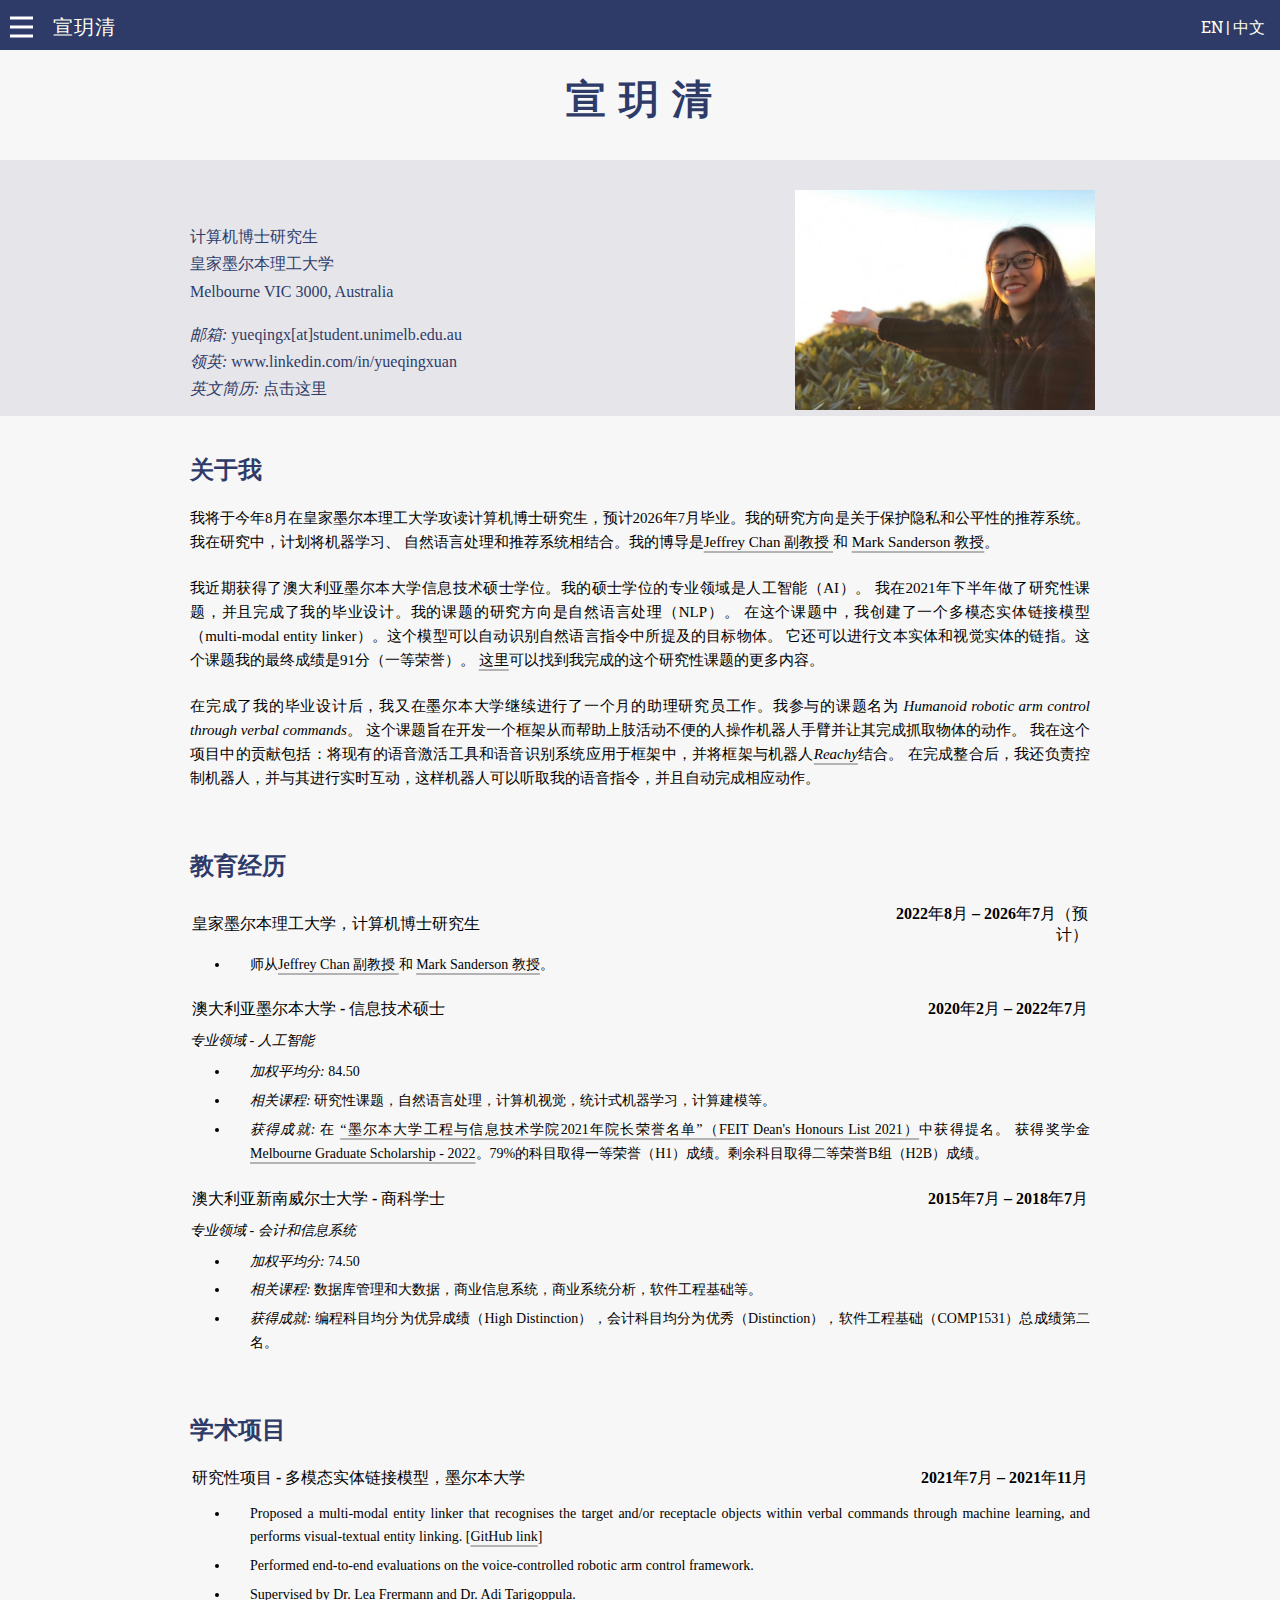
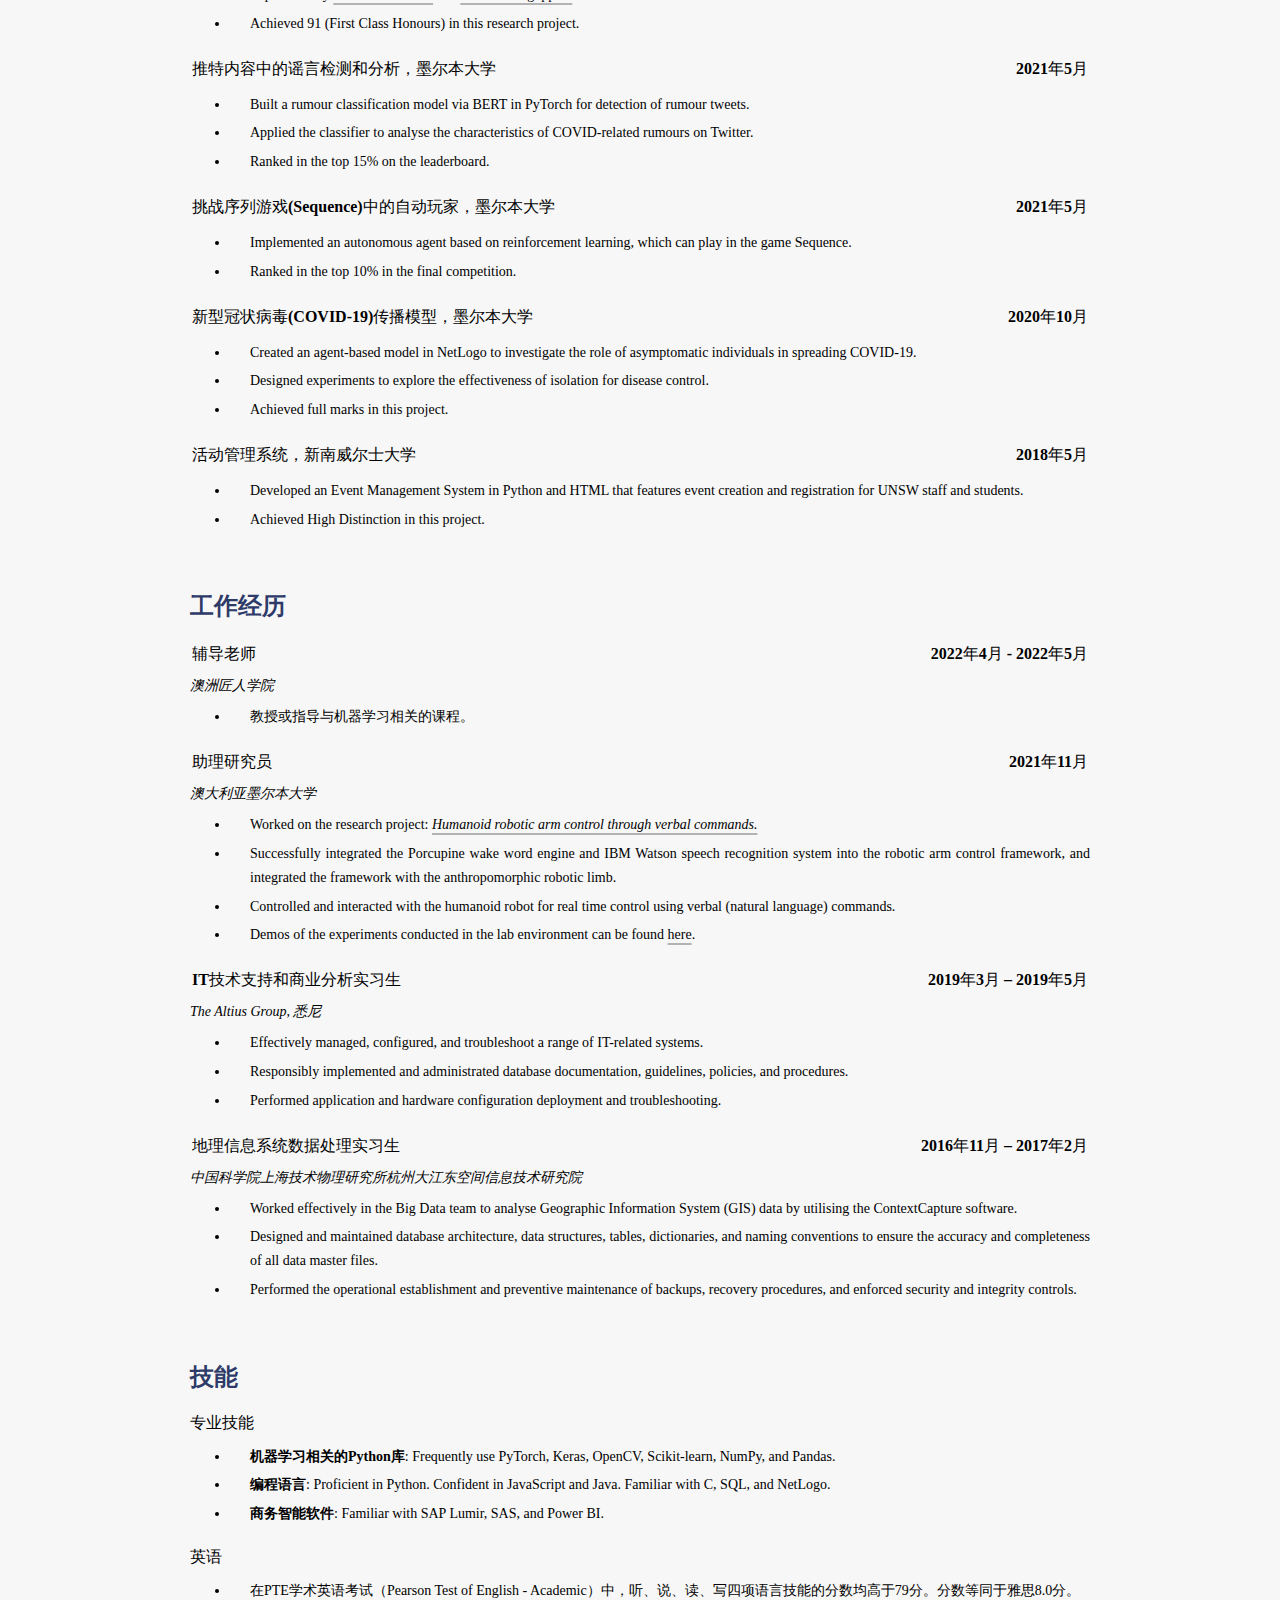
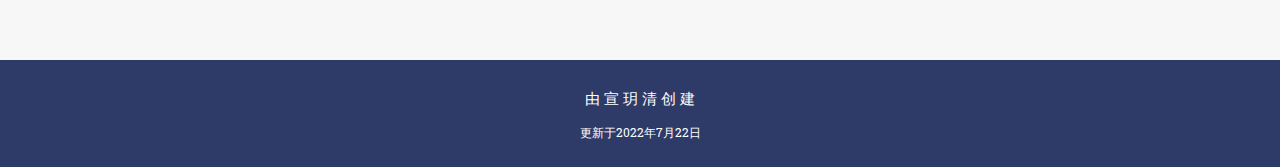
==== commit 1595f329: "update dhl link" ====
--- a/cn.html
+++ b/cn.html
@@ -143,7 +143,8 @@
             <ul>
                 <li><i>加权平均分:</i> 84.50</li>
                 <li><i>相关课程:</i> 研究性课题，自然语言处理，计算机视觉，统计式机器学习，计算建模等。</li>
-                <li><i>获得成就:</i> 在“墨尔本大学工程与信息技术学院2021年院长荣誉名单”（FEIT Dean's Honours List 2021）中获得提名。
+                <li><i>获得成就:</i> 在 <a href="https://eng.unimelb.edu.au/students/coursework/life-beyond/deans-award" 
+                    target="_blank" rel="noopener noreferrer">“墨尔本大学工程与信息技术学院2021年院长荣誉名单”（FEIT Dean's Honours List 2021）</a>中获得提名。
                     获得奖学金<a href="https://scholarships.unimelb.edu.au/awards/melbourne-graduate-scholarship"
                     target="_blank" rel="noopener noreferrer">Melbourne Graduate Scholarship - 2022</a>。79%的科目取得一等荣誉（H1）成绩。剩余科目取得二等荣誉B组（H2B）成绩。</li>
             </ul>
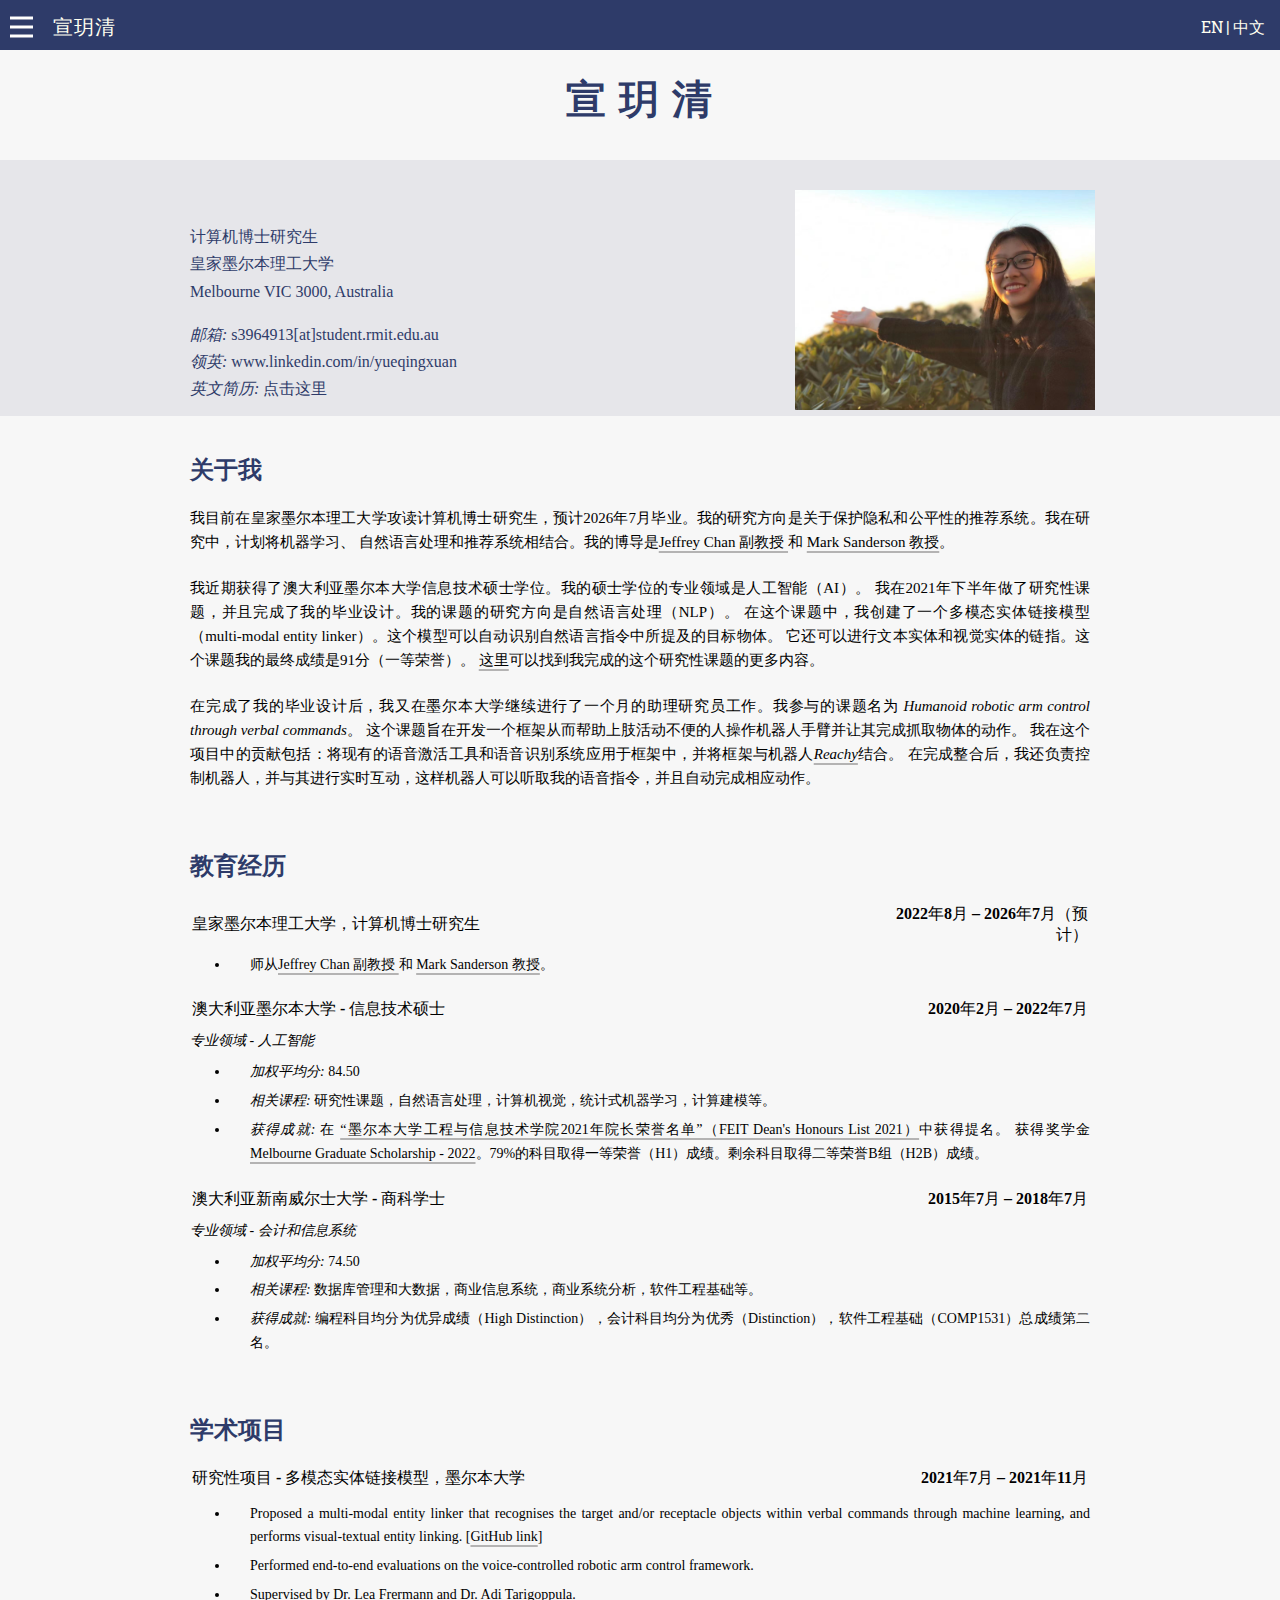
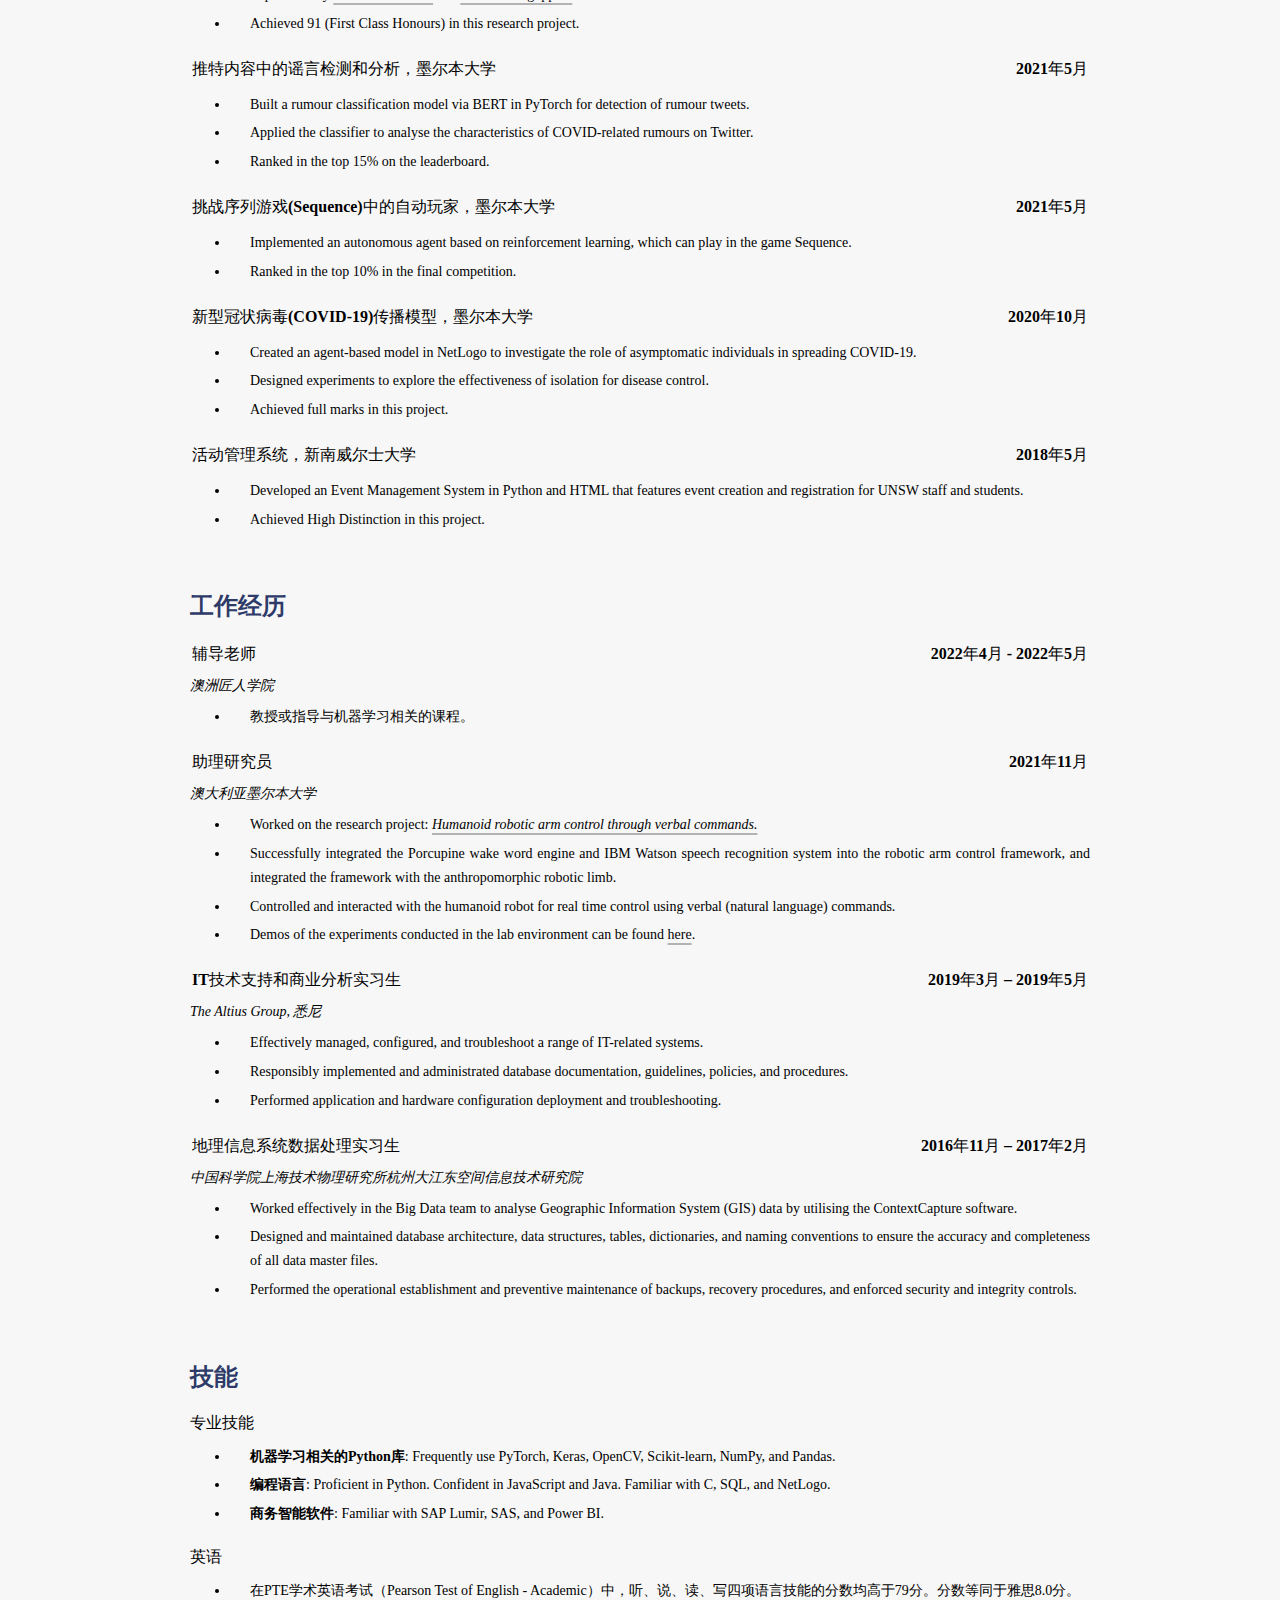
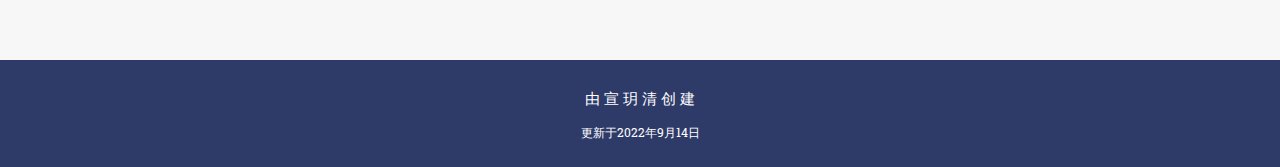
==== commit c9d35669: "update" ====
--- a/cn.html
+++ b/cn.html
@@ -78,7 +78,7 @@
                         Melbourne VIC 3000, Australia<br>
                     </p>
 
-                    <p><i>邮箱:</i> yueqingx[at]student.unimelb.edu.au<br>
+                    <p><i>邮箱:</i> s3964913[at]student.rmit.edu.au<br>
                         <i>领英:</i>  <a href="https://www.linkedin.com/in/yueqingxuan/" target="_blank" rel="noopener noreferrer">www.linkedin.com/in/yueqingxuan</a><br>
                         <i>英文简历:</i> <a href="CV_Yueqing_Xuan_public.pdf" target="_blank" rel="noopener noreferrer">点击这里</a>                    
                     </p>
@@ -93,7 +93,7 @@
         <br id="about">
         <section class="container">
             <h2>关于我</h2>
-            <p>我将于今年8月在皇家墨尔本理工大学攻读计算机博士研究生，预计2026年7月毕业。我的研究方向是关于保护隐私和公平性的推荐系统。我在研究中，计划将机器学习、
+            <p>我目前在皇家墨尔本理工大学攻读计算机博士研究生，预计2026年7月毕业。我的研究方向是关于保护隐私和公平性的推荐系统。我在研究中，计划将机器学习、
                 自然语言处理和推荐系统相结合。我的博导是<a href="https://www.rmit.edu.au/contact/staff-contacts/academic-staff/c/chan-associate-professor-jeffrey"
                 target="_blank" rel="noopener noreferrer">Jeffrey Chan 副教授
                 </a> 和 <a href="https://www.rmit.edu.au/contact/staff-contacts/academic-staff/s/sanderson-professor-mark"
@@ -320,7 +320,7 @@
     <!-- Footer -->
     <div class="footer">
         <p style="color: white; font-size: 15px">由 宣 玥 清 创 建</p>
-        <p style="color: white; font-size: 12px">更新于2022年7月22日</p>
+        <p style="color: white; font-size: 12px">更新于2022年9月14日</p>
     </div>
 
     <!------------------------- JavaScript -------------------->
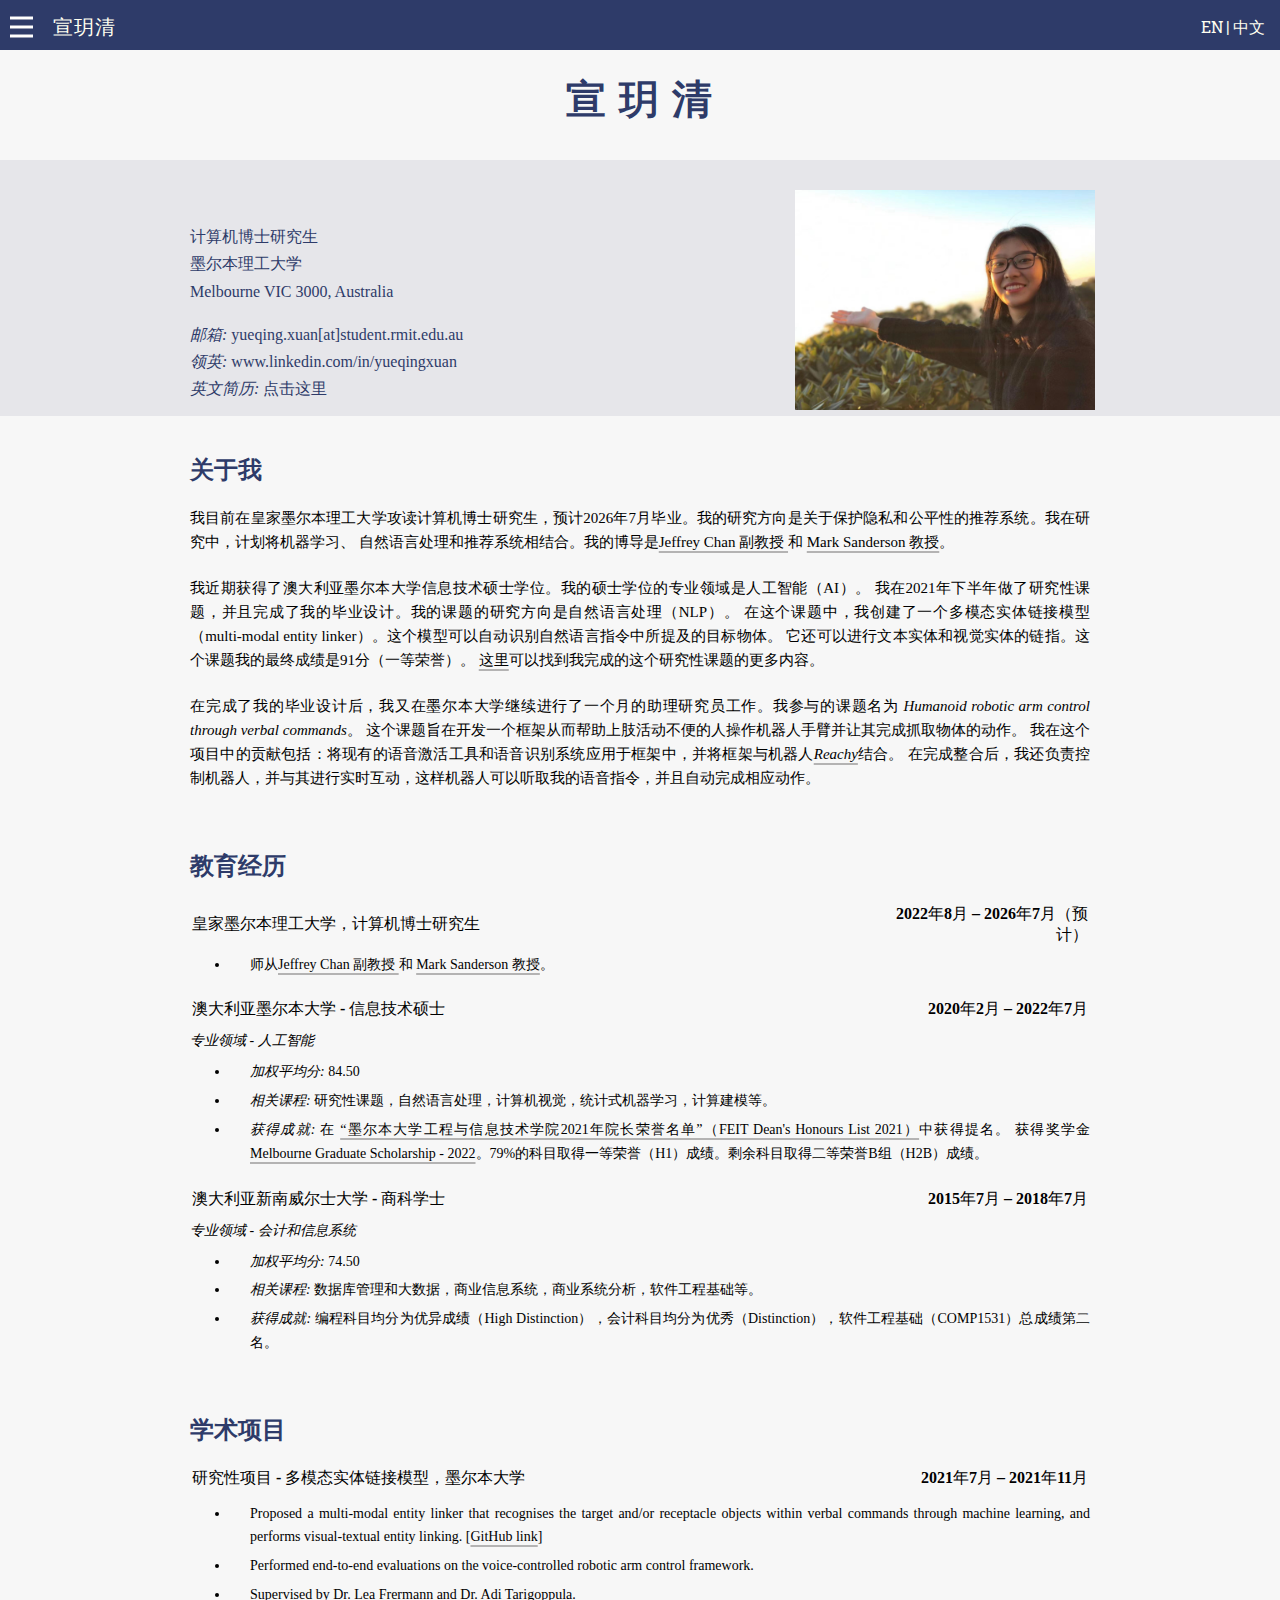
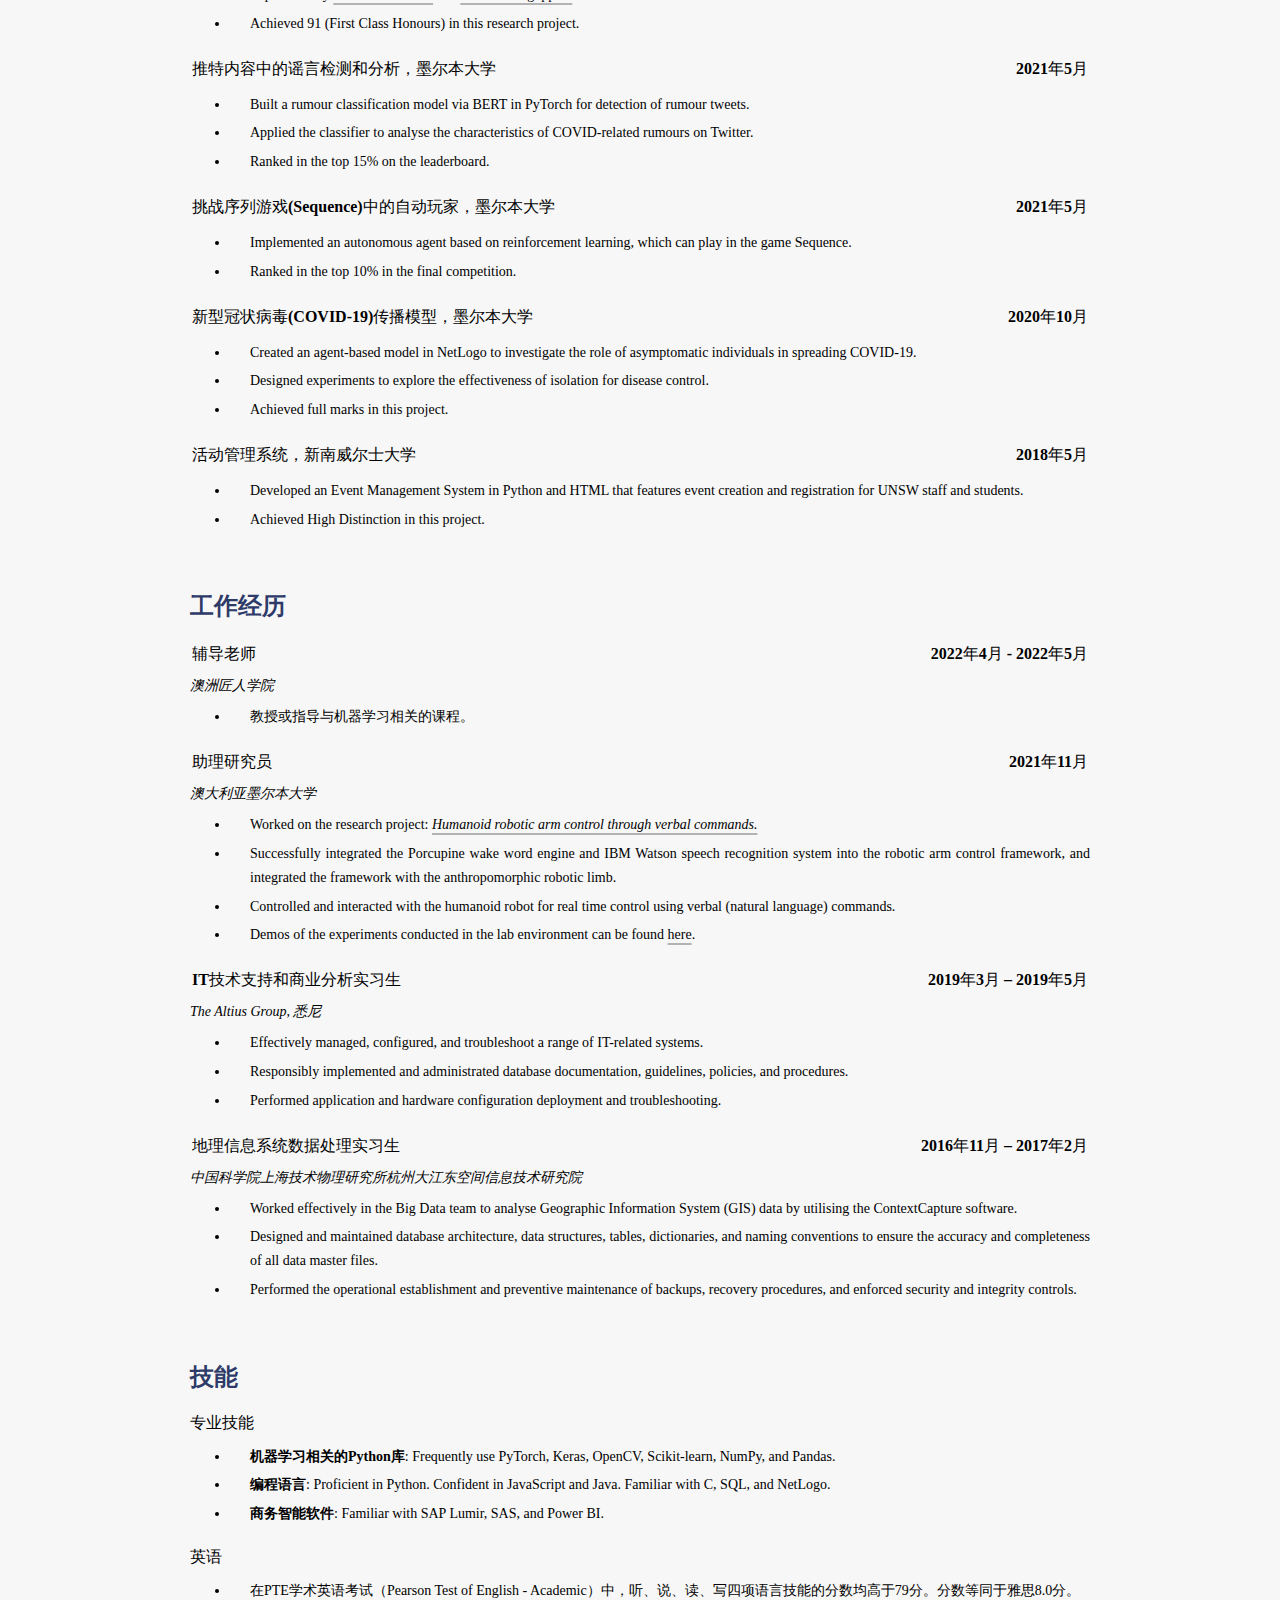
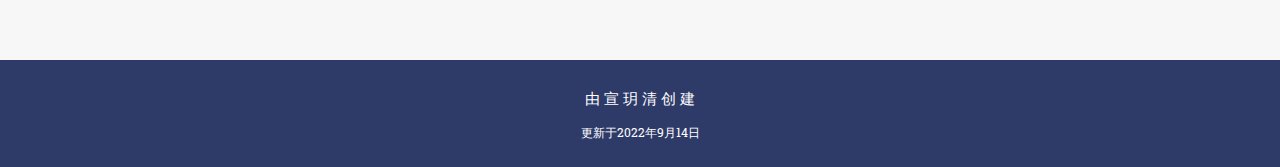
==== commit 3e7227f7: "update" ====
--- a/cn.html
+++ b/cn.html
@@ -55,7 +55,7 @@
         <a href="#projects">学术项目</a>
         <a href="#employment">工作经历</a>
         <a href="#skills">我的技能</a>
-        <a href="CV_Yueqing_Xuan_public.pdf" target="_blank" rel="noopener noreferrer">英文简历</a>
+        <a href="Yueqing_Xuan_CV.pdf" target="_blank" rel="noopener noreferrer">英文简历</a>
     </div>
 
     <div class="main" style="font-family: Georgia, 'Times New Roman', Times, serif">
@@ -74,13 +74,13 @@
                             target="_blank" rel="noopener noreferrer"><i class="fas fa-external-link-alt"
                                 style="font-size: 12px;"></i></a>
                         <br>
-                        皇家墨尔本理工大学<br>
+                        墨尔本理工大学<br>
                         Melbourne VIC 3000, Australia<br>
                     </p>
 
-                    <p><i>邮箱:</i> s3964913[at]student.rmit.edu.au<br>
+                    <p><i>邮箱:</i> yueqing.xuan[at]student.rmit.edu.au<br>
                         <i>领英:</i>  <a href="https://www.linkedin.com/in/yueqingxuan/" target="_blank" rel="noopener noreferrer">www.linkedin.com/in/yueqingxuan</a><br>
-                        <i>英文简历:</i> <a href="CV_Yueqing_Xuan_public.pdf" target="_blank" rel="noopener noreferrer">点击这里</a>                    
+                        <i>英文简历:</i> <a href="Yueqing_Xuan_CV.pdf" target="_blank" rel="noopener noreferrer">点击这里</a>                    
                     </p>
                 </section>
                 <section class="col_2">
